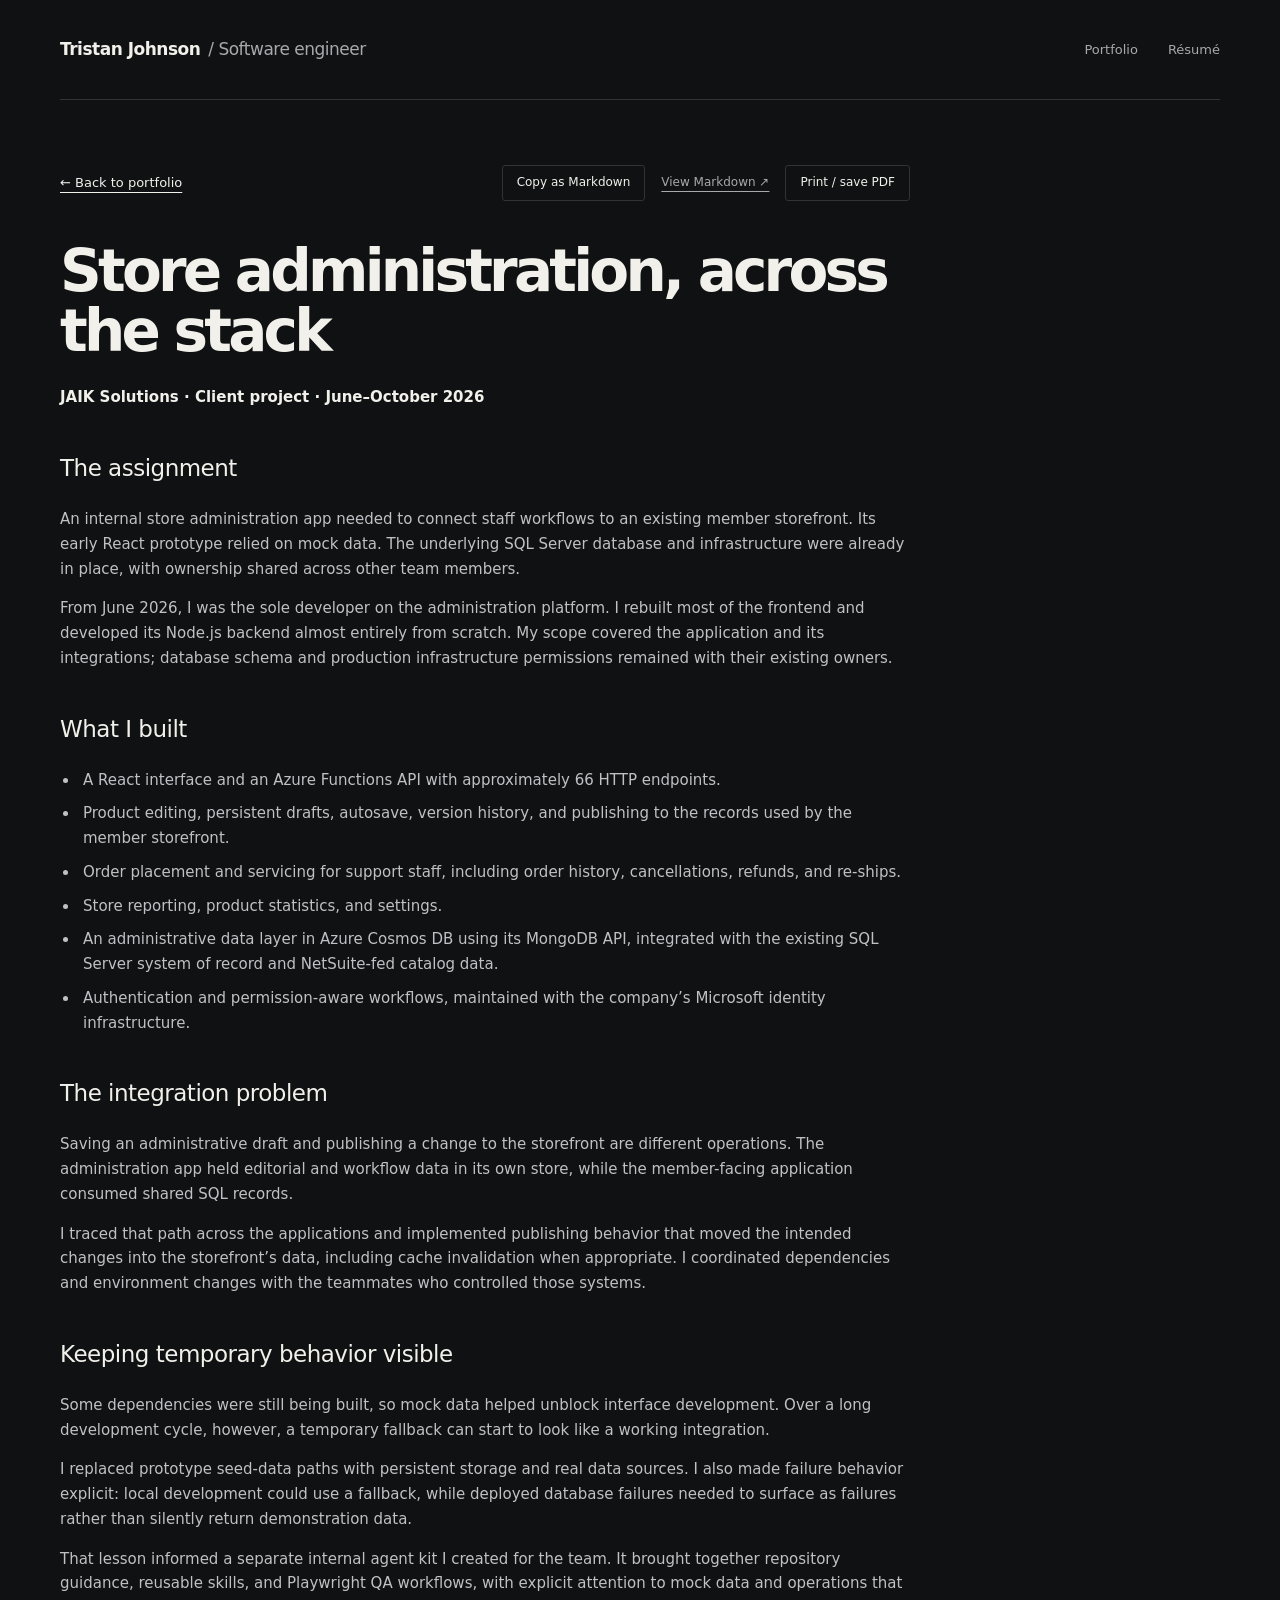
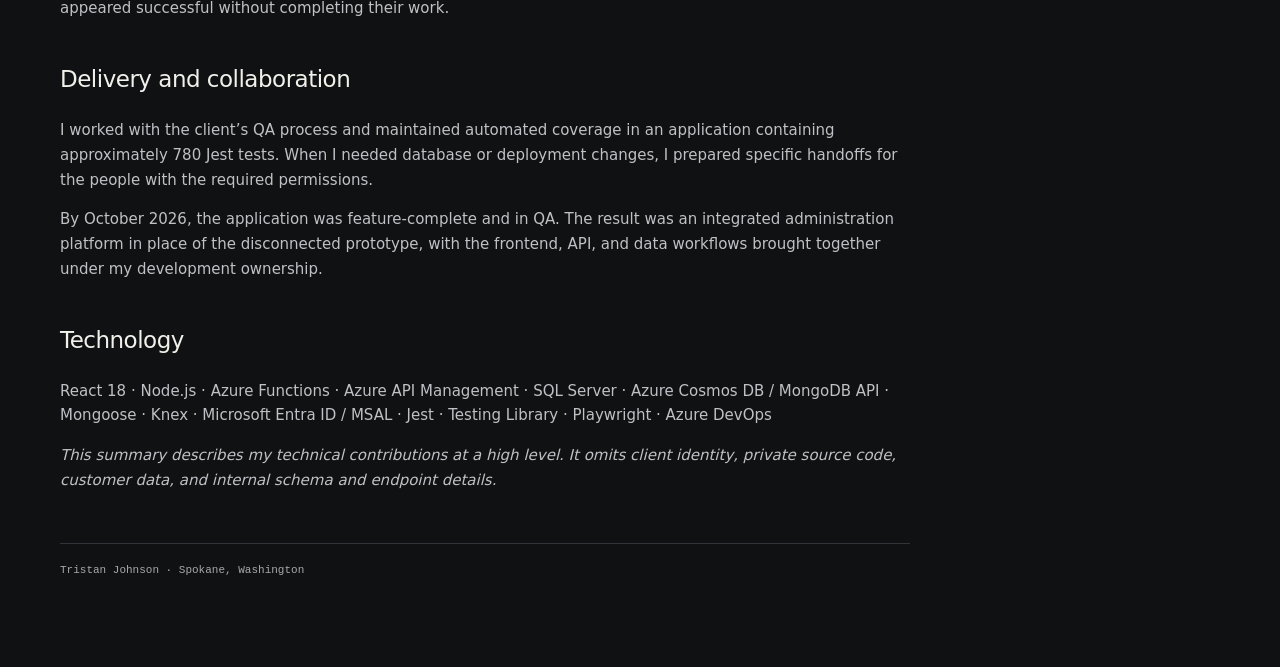
==== case-study.html @ 9b39b13c "Create Tristan Johnson portfolio and application documents" ====
<!doctype html>
<html lang="en"><head><meta charset="utf-8"><meta name="viewport" content="width=device-width, initial-scale=1"><meta name="theme-color" content="#101112"><title>Store administration — Tristan Johnson</title><link rel="stylesheet" href="assets/styles.css"></head>
<body><a class="skip" href="#main">Skip to content</a><div class="wrap"><header class="nav"><a class="brand" href="index.html">Tristan Johnson<span>/ Software engineer</span></a><nav class="nav-links" aria-label="Main navigation"><a href="index.html#work">Portfolio</a><a href="resume.html">Résumé</a></nav></header><main class="doc" id="main"><div class="doc-bar"><a href="index.html">← Back to portfolio</a><div class="copy-tools"><button class="print-button" type="button" data-copy-markdown>Copy as Markdown</button><a href="case-study.md">View Markdown ↗</a><button class="print-button" type="button" onclick="window.print()">Print / save PDF</button></div></div><h1>Store administration, across the stack</h1>
<p><strong>JAIK Solutions · Client project · June–October 2026</strong></p>
<h2>The assignment</h2>
<p>An internal store administration app needed to connect staff workflows to an existing member storefront. Its early React prototype relied on mock data. The underlying SQL Server database and infrastructure were already in place, with ownership shared across other team members.</p>
<p>From June 2026, I was the sole developer on the administration platform. I rebuilt most of the frontend and developed its Node.js backend almost entirely from scratch. My scope covered the application and its integrations; database schema and production infrastructure permissions remained with their existing owners.</p>
<h2>What I built</h2>
<ul>
<li>A React interface and an Azure Functions API with approximately 66 HTTP endpoints.</li>
<li>Product editing, persistent drafts, autosave, version history, and publishing to the records used by the member storefront.</li>
<li>Order placement and servicing for support staff, including order history, cancellations, refunds, and re-ships.</li>
<li>Store reporting, product statistics, and settings.</li>
<li>An administrative data layer in Azure Cosmos DB using its MongoDB API, integrated with the existing SQL Server system of record and NetSuite-fed catalog data.</li>
<li>Authentication and permission-aware workflows, maintained with the company’s Microsoft identity infrastructure.</li>
</ul>
<h2>The integration problem</h2>
<p>Saving an administrative draft and publishing a change to the storefront are different operations. The administration app held editorial and workflow data in its own store, while the member-facing application consumed shared SQL records.</p>
<p>I traced that path across the applications and implemented publishing behavior that moved the intended changes into the storefront’s data, including cache invalidation when appropriate. I coordinated dependencies and environment changes with the teammates who controlled those systems.</p>
<h2>Keeping temporary behavior visible</h2>
<p>Some dependencies were still being built, so mock data helped unblock interface development. Over a long development cycle, however, a temporary fallback can start to look like a working integration.</p>
<p>I replaced prototype seed-data paths with persistent storage and real data sources. I also made failure behavior explicit: local development could use a fallback, while deployed database failures needed to surface as failures rather than silently return demonstration data.</p>
<p>That lesson informed a separate internal agent kit I created for the team. It brought together repository guidance, reusable skills, and Playwright QA workflows, with explicit attention to mock data and operations that appeared successful without completing their work.</p>
<h2>Delivery and collaboration</h2>
<p>I worked with the client’s QA process and maintained automated coverage in an application containing approximately 780 Jest tests. When I needed database or deployment changes, I prepared specific handoffs for the people with the required permissions.</p>
<p>By October 2026, the application was feature-complete and in QA. The result was an integrated administration platform in place of the disconnected prototype, with the frontend, API, and data workflows brought together under my development ownership.</p>
<h2>Technology</h2>
<p>React 18 · Node.js · Azure Functions · Azure API Management · SQL Server · Azure Cosmos DB / MongoDB API · Mongoose · Knex · Microsoft Entra ID / MSAL · Jest · Testing Library · Playwright · Azure DevOps</p>
<p><em>This summary describes my technical contributions at a high level. It omits client identity, private source code, customer data, and internal schema and endpoint details.</em></p><footer class="doc-footer">Tristan Johnson · Spokane, Washington</footer></main></div><script id="markdown-source" type="application/json">"# Store administration, across the stack\n\n**JAIK Solutions \u00b7 Client project \u00b7 June\u2013October 2026**\n\n## The assignment\n\nAn internal store administration app needed to connect staff workflows to an existing member storefront. Its early React prototype relied on mock data. The underlying SQL Server database and infrastructure were already in place, with ownership shared across other team members.\n\nFrom June 2026, I was the sole developer on the administration platform. I rebuilt most of the frontend and developed its Node.js backend almost entirely from scratch. My scope covered the application and its integrations; database schema and production infrastructure permissions remained with their existing owners.\n\n## What I built\n\n- A React interface and an Azure Functions API with approximately 66 HTTP endpoints.\n- Product editing, persistent drafts, autosave, version history, and publishing to the records used by the member storefront.\n- Order placement and servicing for support staff, including order history, cancellations, refunds, and re-ships.\n- Store reporting, product statistics, and settings.\n- An administrative data layer in Azure Cosmos DB using its MongoDB API, integrated with the existing SQL Server system of record and NetSuite-fed catalog data.\n- Authentication and permission-aware workflows, maintained with the company\u2019s Microsoft identity infrastructure.\n\n## The integration problem\n\nSaving an administrative draft and publishing a change to the storefront are different operations. The administration app held editorial and workflow data in its own store, while the member-facing application consumed shared SQL records.\n\nI traced that path across the applications and implemented publishing behavior that moved the intended changes into the storefront\u2019s data, including cache invalidation when appropriate. I coordinated dependencies and environment changes with the teammates who controlled those systems.\n\n## Keeping temporary behavior visible\n\nSome dependencies were still being built, so mock data helped unblock interface development. Over a long development cycle, however, a temporary fallback can start to look like a working integration.\n\nI replaced prototype seed-data paths with persistent storage and real data sources. I also made failure behavior explicit: local development could use a fallback, while deployed database failures needed to surface as failures rather than silently return demonstration data.\n\nThat lesson informed a separate internal agent kit I created for the team. It brought together repository guidance, reusable skills, and Playwright QA workflows, with explicit attention to mock data and operations that appeared successful without completing their work.\n\n## Delivery and collaboration\n\nI worked with the client\u2019s QA process and maintained automated coverage in an application containing approximately 780 Jest tests. When I needed database or deployment changes, I prepared specific handoffs for the people with the required permissions.\n\nBy October 2026, the application was feature-complete and in QA. The result was an integrated administration platform in place of the disconnected prototype, with the frontend, API, and data workflows brought together under my development ownership.\n\n## Technology\n\nReact 18 \u00b7 Node.js \u00b7 Azure Functions \u00b7 Azure API Management \u00b7 SQL Server \u00b7 Azure Cosmos DB / MongoDB API \u00b7 Mongoose \u00b7 Knex \u00b7 Microsoft Entra ID / MSAL \u00b7 Jest \u00b7 Testing Library \u00b7 Playwright \u00b7 Azure DevOps\n\n*This summary describes my technical contributions at a high level. It omits client identity, private source code, customer data, and internal schema and endpoint details.*\n"</script><script src="assets/copy-markdown.js" defer></script></body></html>
---- assets/styles.css ----
:root{color-scheme:dark;--bg:#101112;--surface:#181a1c;--surface2:#202326;--ink:#f1f0eb;--muted:#a6a9ad;--line:#303337;--accent:#a9c4ff;--warm:#e6b990;--max:1160px}*{box-sizing:border-box}html{scroll-behavior:smooth;scroll-padding-top:30px}body{margin:0;background:var(--bg);color:var(--ink);font-family:Inter,ui-sans-serif,system-ui,-apple-system,BlinkMacSystemFont,"Segoe UI",sans-serif;font-size:16px;line-height:1.65;-webkit-font-smoothing:antialiased}a{color:inherit;text-underline-offset:5px}a:hover{color:var(--accent)}a:focus-visible,button:focus-visible{outline:2px solid var(--accent);outline-offset:6px}button{font:inherit}::selection{background:#a9c4ff;color:#101112}.wrap{width:min(var(--max),calc(100% - 80px));margin-inline:auto}.skip{position:fixed;top:-80px;left:20px;background:var(--ink);color:var(--bg);padding:10px;z-index:10}.skip:focus{top:15px}.nav{display:flex;align-items:center;justify-content:space-between;gap:24px;min-height:100px;border-bottom:1px solid var(--line)}.brand{text-decoration:none;font-size:17px;font-weight:650;letter-spacing:-.5px}.brand span{color:var(--muted);font-weight:400;margin-left:8px}.nav-links{display:flex;gap:30px;font-size:13px}.nav-links a{text-decoration:none;color:var(--muted)}.nav-links a:hover{color:var(--ink)}.eyebrow,.label,.mono{font-family:ui-monospace,SFMono-Regular,Consolas,monospace;font-size:11px;letter-spacing:.11em;text-transform:uppercase}.eyebrow{color:var(--accent);margin:0 0 26px}.hero{padding:95px 0 65px;display:grid;grid-template-columns:1fr 290px;gap:65px;align-items:end}h1,h2,h3,p{margin-top:0}h1{font-size:clamp(52px,7.2vw,91px);line-height:1.04;letter-spacing:-.065em;font-weight:550;margin-bottom:30px}h1 span{color:var(--muted)}.hero-copy{max-width:610px;font-size:18px;color:#b8bbbe;line-height:1.75;margin-bottom:28px}.hero-copy strong{color:var(--ink);font-weight:500}.button{display:inline-flex;align-items:center;justify-content:center;gap:25px;min-height:48px;padding:11px 20px;background:var(--ink);color:#121416;text-decoration:none;border:1px solid var(--ink);border-radius:3px;font-size:13px;font-weight:600}.button:hover{background:var(--accent);border-color:var(--accent);color:#101112}.button.secondary{background:transparent;color:var(--ink);border-color:var(--line)}.actions{display:flex;align-items:center;gap:12px;flex-wrap:wrap}.hero-aside{border-top:1px solid var(--line);padding-top:20px;margin-bottom:5px}.hero-aside p{font-size:13px;color:var(--muted);margin:10px 0}.hero-aside .label{color:var(--ink)}.availability{display:flex;gap:9px;align-items:center}.dot{width:6px;height:6px;border-radius:50%;background:var(--warm);flex-shrink:0}.capabilities{display:flex;justify-content:space-between;gap:15px;padding:24px 0;border-block:1px solid var(--line);color:var(--muted);font-size:12px}.section{padding-top:90px}.section-head{display:flex;justify-content:space-between;gap:30px;align-items:baseline;margin-bottom:30px}.section-head h2{font-size:29px;font-weight:500;letter-spacing:-1px;margin:0}.section-head .label{color:var(--muted)}.case{display:grid;grid-template-columns:1.08fr 1fr;background:var(--surface);border:1px solid var(--line);border-radius:5px;overflow:hidden}.case-copy{padding:42px}.label{color:var(--muted);margin-bottom:18px;display:block}.case h3,.feature h3{font-size:31px;line-height:1.22;font-weight:500;letter-spacing:-1px;margin-bottom:19px}.case-copy p,.feature-copy p,.project p,.about p{color:var(--muted);font-size:14px}.tags{display:flex;flex-wrap:wrap;gap:7px;margin:23px 0}.tags span{border:1px solid var(--line);border-radius:3px;padding:3px 8px;font:11px/1.7 ui-monospace,monospace;color:#bfc3c9}.text-link{font-size:13px;text-decoration:none;color:var(--accent);display:inline-flex;gap:22px;align-items:center}.case-visual{background:#14171b;padding:40px;display:flex;flex-direction:column;justify-content:center;border-left:1px solid var(--line)}.diagram-head{display:flex;justify-content:space-between;color:var(--muted);font:10px ui-monospace,monospace;letter-spacing:.07em;text-transform:uppercase;margin-bottom:25px}.architecture{display:flex;flex-direction:column;align-items:center}.node{width:100%;padding:15px 18px;border:1px solid #3e4757;background:#1a2029;border-radius:4px}.node strong{display:block;font-size:13px;font-weight:500}.node span{font:10px ui-monospace,monospace;color:#9aa9c1}.connector{height:25px;width:1px;background:#53637d;position:relative}.connector:after{content:'';position:absolute;bottom:0;left:-3px;width:6px;height:6px;border-right:1px solid #7187aa;border-bottom:1px solid #7187aa;transform:rotate(45deg)}.data-nodes{display:grid;grid-template-columns:1fr 1fr;gap:12px;width:100%}.diagram-caption{margin:24px 0 0!important;font:10px/1.7 ui-monospace,monospace!important;color:#7e8b9e!important}.metrics{display:grid;grid-template-columns:repeat(3,1fr);border:1px solid var(--line);border-top:0;border-radius:0 0 4px 4px}.metric{padding:24px 30px;border-right:1px solid var(--line)}.metric:last-child{border:0}.metric strong{font-size:27px;font-weight:450;letter-spacing:-1px;display:block;line-height:1.2}.metric span{font-size:11px;color:var(--muted)}.agent-row{margin-top:22px;display:grid;grid-template-columns:180px 1fr auto;gap:30px;padding:28px 0;border-bottom:1px solid var(--line);align-items:start}.agent-row h3{font-size:16px;font-weight:500;line-height:1.4;margin:0}.agent-row p{font-size:13px;color:var(--muted);max-width:650px;margin:0}.feature{display:grid;grid-template-columns:1.2fr 1fr;border:1px solid var(--line);border-radius:5px;overflow:hidden;background:var(--surface)}.feature-art{position:relative;min-height:370px;background:#171b19;overflow:hidden;display:flex;align-items:center;justify-content:center}.feature-art:before{content:'';position:absolute;inset:0;background-image:linear-gradient(#667c6310 1px,transparent 1px),linear-gradient(90deg,#667c6310 1px,transparent 1px);background-size:32px 32px;mask-image:radial-gradient(ellipse,black,transparent 90%)}.feature-art svg{width:90%;max-width:510px;height:auto;position:relative}.art-label{position:absolute;left:24px;bottom:22px;font:9px/1.7 ui-monospace,monospace;color:#91a091;text-transform:uppercase;letter-spacing:.08em}.art-id{position:absolute;top:23px;left:24px;font:10px ui-monospace,monospace;color:#81917f}.feature-copy{padding:40px;align-self:center}.capture-note{font:11px/1.7 ui-monospace,monospace!important;color:#9a998d!important;border-top:1px solid var(--line);padding-top:17px;margin-bottom:0}.project-grid{display:grid;grid-template-columns:repeat(3,1fr);gap:26px;margin-top:32px}.project{border-top:1px solid var(--line);padding-top:23px}.project .number{font:11px ui-monospace,monospace;color:#747b86;margin-bottom:20px;display:block}.project h3{font-size:19px;font-weight:500;letter-spacing:-.5px;margin-bottom:10px}.project p{font-size:13px}.project .tags{margin:16px 0}.about{display:grid;grid-template-columns:1fr 1.5fr;gap:80px;padding:80px 0;border-top:1px solid var(--line);margin-top:85px}.about h2{font-size:30px;font-weight:500;letter-spacing:-1px;line-height:1.3}.about p{font-size:15px}.about .label{margin-bottom:17px}.footer{padding:25px 0 40px;border-top:1px solid var(--line);display:flex;justify-content:space-between;gap:20px;font-size:11px;color:var(--muted)}.doc{max-width:850px;padding:65px 0 90px}.doc h1{font-size:58px;margin-bottom:24px}.doc h2{font-size:23px;font-weight:500;letter-spacing:-.5px;margin-top:40px}.doc h3{font-size:17px;margin-top:28px;font-weight:550}.doc p,.doc li{color:#bec1c5;font-size:15px}.doc li{padding-left:4px;margin-bottom:9px}.doc ul{padding-left:19px}.doc strong{color:var(--ink);font-weight:550}.doc .doc-meta{color:var(--muted);font-size:13px;margin-bottom:35px}.doc-bar{display:flex;justify-content:space-between;gap:20px;align-items:center;margin-bottom:40px}.doc-bar a{font-size:13px}.print-button{background:transparent;border:1px solid var(--line);border-radius:3px;color:var(--ink);padding:7px 14px;cursor:pointer;font-size:12px}.draft-note{border-left:2px solid var(--warm);padding:12px 20px;background:var(--surface);font-size:12px!important;color:var(--muted)!important;margin-bottom:35px}.doc-footer{margin-top:50px;padding-top:20px;border-top:1px solid var(--line);font:11px ui-monospace,monospace;color:var(--muted)}@media(min-width:1440px){.hero{padding-top:115px}}@media(max-width:900px){.hero{grid-template-columns:1fr;gap:30px;padding-top:65px}.hero-aside{max-width:none;display:flex;gap:30px;flex-wrap:wrap}.hero-aside p{margin:0}.case,.feature{grid-template-columns:1fr}.case-visual{border-left:0;border-top:1px solid var(--line)}.architecture{max-width:500px;width:100%;margin:auto}.feature-art{min-height:330px}.project-grid{grid-template-columns:1fr}.project{display:grid;grid-template-columns:35px 1fr;gap:0 18px}.project> :not(.number){grid-column:2}.project .number{grid-row:1/5}.about{gap:35px}.capabilities{flex-wrap:wrap;justify-content:flex-start;gap:12px 25px}.agent-row{grid-template-columns:1fr 2fr}.agent-row .label{display:none}}@media(max-width:560px){.wrap{width:calc(100% - 40px)}.nav{min-height:80px}.brand span{display:none}.nav-links{gap:19px;font-size:12px}.nav-links .desktop{display:none}.hero{padding:52px 0 38px}h1{font-size:54px}.hero-copy{font-size:16px}.hero-aside{display:block}.hero-aside p{margin:8px 0}.section{padding-top:57px}.section-head{align-items:start;gap:15px}.section-head h2{font-size:25px}.section-head .label{font-size:9px;text-align:right;max-width:100px}.case-copy,.feature-copy{padding:27px}.case h3,.feature h3{font-size:28px}.case-visual{padding:25px}.metrics{grid-template-columns:1fr}.metric{display:flex;gap:18px;align-items:center;padding:17px 25px;border-right:0;border-bottom:1px solid var(--line)}.metric strong{min-width:85px;font-size:24px}.agent-row{grid-template-columns:1fr;gap:10px}.feature-art{min-height:290px}.about{grid-template-columns:1fr;gap:15px;margin-top:55px;padding:48px 0}.footer{flex-direction:column;gap:8px}.doc{padding-top:35px}.doc h1{font-size:42px}.doc-bar{margin-bottom:30px}}@media(prefers-reduced-motion:reduce){html{scroll-behavior:auto}}@media print{@page{margin:15mm}.nav,.doc-bar,.draft-note,.footer{display:none}.wrap{width:100%}.doc{max-width:none;padding:0}.doc h1{font-size:30px}.doc h2{font-size:17px;margin-top:20px;break-after:avoid}.doc h3{font-size:13px;break-after:avoid}.doc p,.doc li{font-size:10px;line-height:1.45}.doc li{margin-bottom:5px}body{-webkit-print-color-adjust:exact;print-color-adjust:exact}.doc-footer{font-size:9px}}
.copy-tools{display:flex;align-items:center;gap:16px;flex-wrap:wrap}.copy-tools a{font-size:12px;color:var(--muted)}.portfolio-tools{padding:17px 0;justify-content:flex-end;border-bottom:1px solid var(--line)}.contact-links{display:flex;gap:20px;flex-wrap:wrap;margin-top:24px;font-size:13px;color:var(--accent)}.education-line{font-size:13px!important;color:var(--ink)!important}@media(max-width:560px){.portfolio-tools{justify-content:flex-start}.doc-bar{flex-wrap:wrap}.contact-links{gap:12px}}@media print{.copy-tools{display:none}}
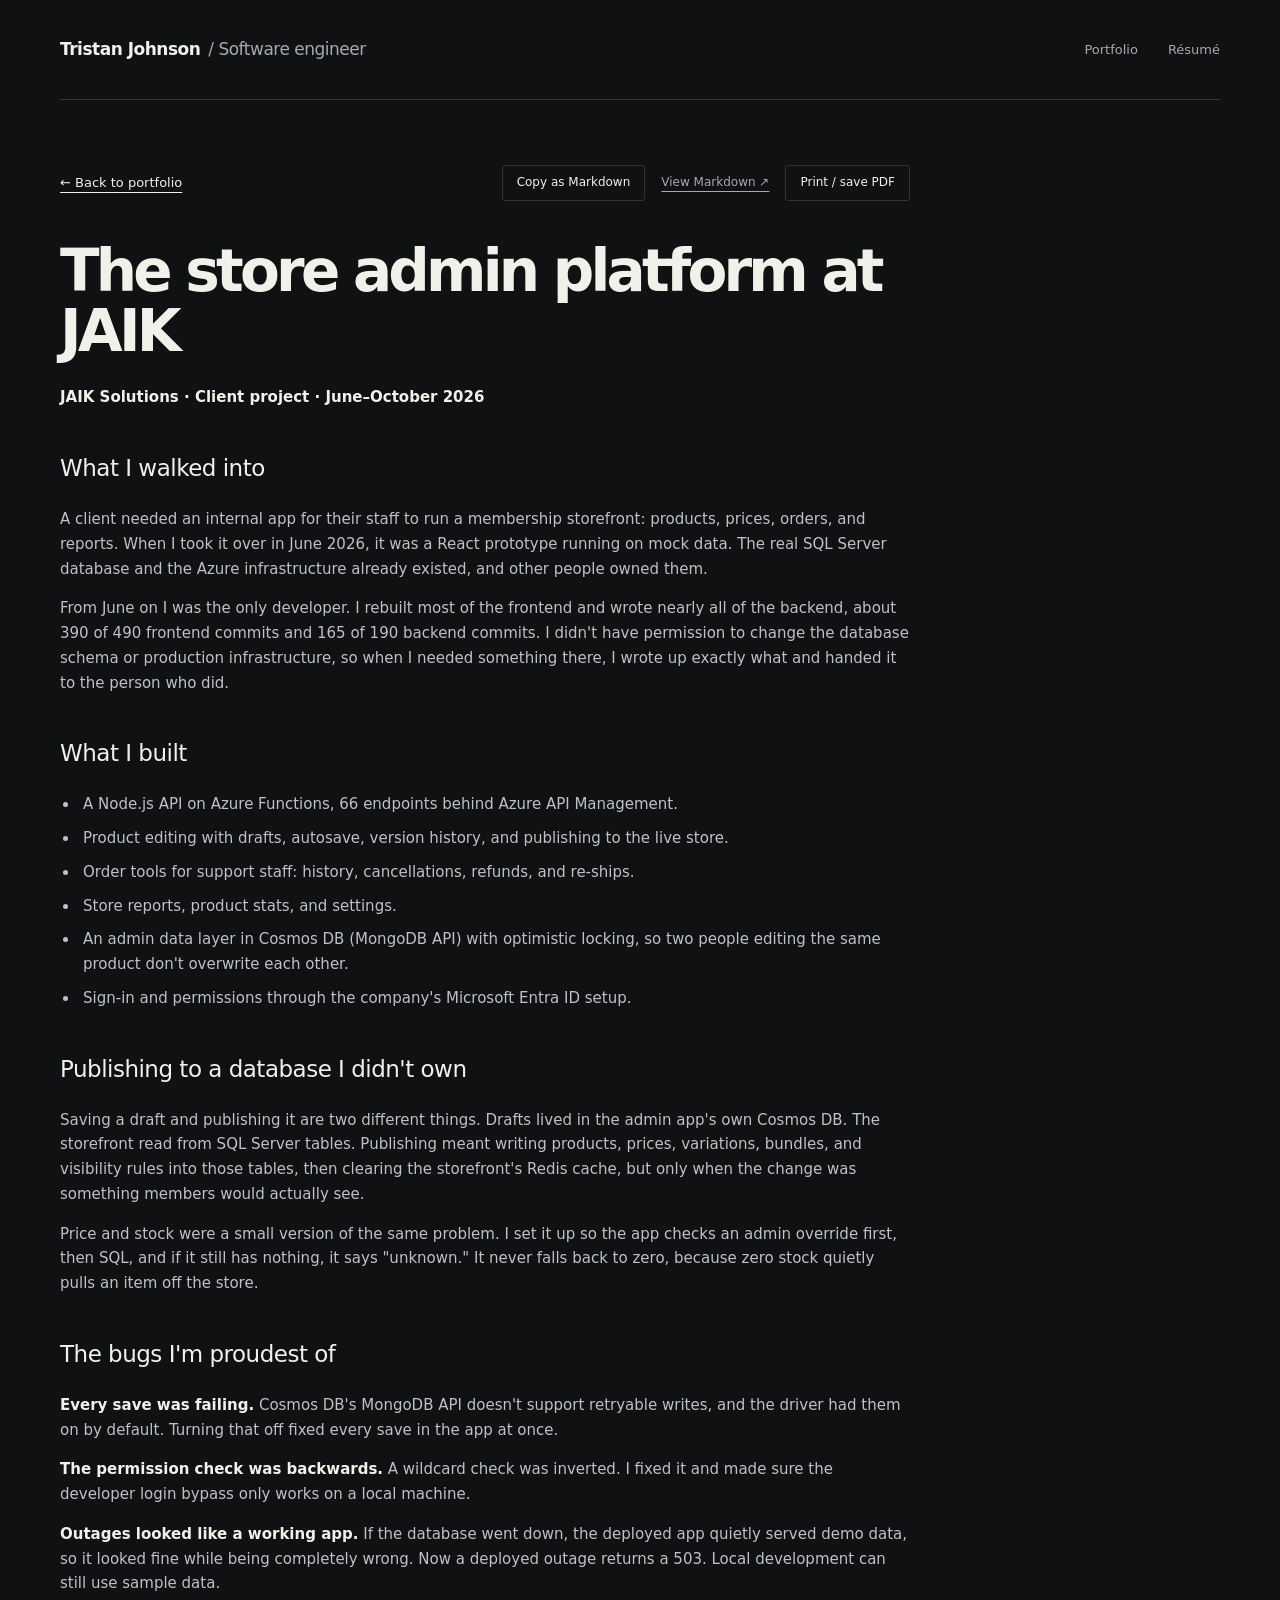
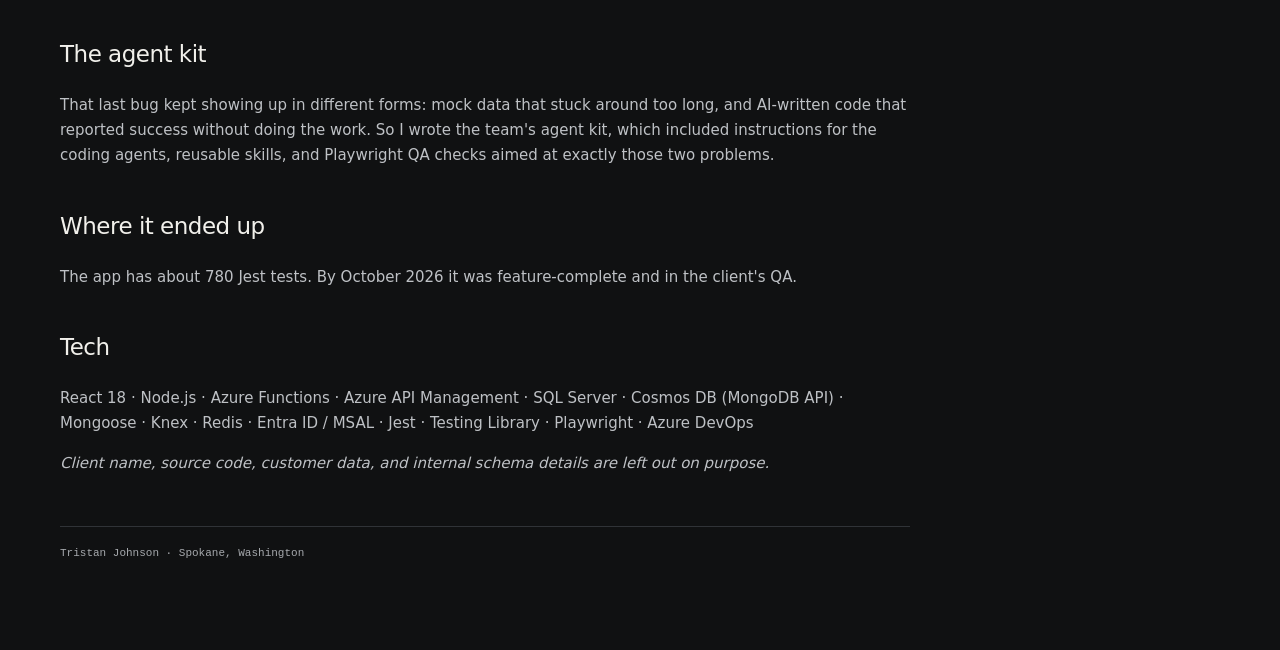
==== commit ac0ac3c7: "Rewrite portfolio in plain language and add Mended Strands captures Co-Authored-By: Claude Opus 5.5 " ====
--- a/case-study.html
+++ b/case-study.html
@@ -1,29 +1,30 @@
 <!doctype html>
-<html lang="en"><head><meta charset="utf-8"><meta name="viewport" content="width=device-width, initial-scale=1"><meta name="theme-color" content="#101112"><title>Store administration — Tristan Johnson</title><link rel="stylesheet" href="assets/styles.css"></head>
-<body><a class="skip" href="#main">Skip to content</a><div class="wrap"><header class="nav"><a class="brand" href="index.html">Tristan Johnson<span>/ Software engineer</span></a><nav class="nav-links" aria-label="Main navigation"><a href="index.html#work">Portfolio</a><a href="resume.html">Résumé</a></nav></header><main class="doc" id="main"><div class="doc-bar"><a href="index.html">← Back to portfolio</a><div class="copy-tools"><button class="print-button" type="button" data-copy-markdown>Copy as Markdown</button><a href="case-study.md">View Markdown ↗</a><button class="print-button" type="button" onclick="window.print()">Print / save PDF</button></div></div><h1>Store administration, across the stack</h1>
+<html lang="en"><head><meta charset="utf-8"><meta name="viewport" content="width=device-width, initial-scale=1"><meta name="theme-color" content="#101112"><title>Store administration — Tristan Johnson</title><link rel="stylesheet" href="assets/styles.css?v=5cecab1a8053"></head>
+<body><a class="skip" href="#main">Skip to content</a><div class="wrap"><header class="nav"><a class="brand" href="index.html">Tristan Johnson<span>/ Software engineer</span></a><nav class="nav-links" aria-label="Main navigation"><a href="index.html#work">Portfolio</a><a href="resume.html">Résumé</a></nav></header><main class="doc" id="main"><div class="doc-bar"><a href="index.html">← Back to portfolio</a><div class="copy-tools"><button class="print-button" type="button" data-copy-markdown>Copy as Markdown</button><a href="case-study.md">View Markdown ↗</a><button class="print-button" type="button" onclick="window.print()">Print / save PDF</button></div></div><h1 id="the-store-admin-platform-at-jaik">The store admin platform at JAIK</h1>
 <p><strong>JAIK Solutions · Client project · June–October 2026</strong></p>
-<h2>The assignment</h2>
-<p>An internal store administration app needed to connect staff workflows to an existing member storefront. Its early React prototype relied on mock data. The underlying SQL Server database and infrastructure were already in place, with ownership shared across other team members.</p>
-<p>From June 2026, I was the sole developer on the administration platform. I rebuilt most of the frontend and developed its Node.js backend almost entirely from scratch. My scope covered the application and its integrations; database schema and production infrastructure permissions remained with their existing owners.</p>
-<h2>What I built</h2>
+<h2 id="what-i-walked-into">What I walked into</h2>
+<p>A client needed an internal app for their staff to run a membership storefront: products, prices, orders, and reports. When I took it over in June 2026, it was a React prototype running on mock data. The real SQL Server database and the Azure infrastructure already existed, and other people owned them.</p>
+<p>From June on I was the only developer. I rebuilt most of the frontend and wrote nearly all of the backend, about 390 of 490 frontend commits and 165 of 190 backend commits. I didn&#x27;t have permission to change the database schema or production infrastructure, so when I needed something there, I wrote up exactly what and handed it to the person who did.</p>
+<h2 id="what-i-built">What I built</h2>
 <ul>
-<li>A React interface and an Azure Functions API with approximately 66 HTTP endpoints.</li>
-<li>Product editing, persistent drafts, autosave, version history, and publishing to the records used by the member storefront.</li>
-<li>Order placement and servicing for support staff, including order history, cancellations, refunds, and re-ships.</li>
-<li>Store reporting, product statistics, and settings.</li>
-<li>An administrative data layer in Azure Cosmos DB using its MongoDB API, integrated with the existing SQL Server system of record and NetSuite-fed catalog data.</li>
-<li>Authentication and permission-aware workflows, maintained with the company’s Microsoft identity infrastructure.</li>
+<li>A Node.js API on Azure Functions, 66 endpoints behind Azure API Management.</li>
+<li>Product editing with drafts, autosave, version history, and publishing to the live store.</li>
+<li>Order tools for support staff: history, cancellations, refunds, and re-ships.</li>
+<li>Store reports, product stats, and settings.</li>
+<li>An admin data layer in Cosmos DB (MongoDB API) with optimistic locking, so two people editing the same product don&#x27;t overwrite each other.</li>
+<li>Sign-in and permissions through the company&#x27;s Microsoft Entra ID setup.</li>
 </ul>
-<h2>The integration problem</h2>
-<p>Saving an administrative draft and publishing a change to the storefront are different operations. The administration app held editorial and workflow data in its own store, while the member-facing application consumed shared SQL records.</p>
-<p>I traced that path across the applications and implemented publishing behavior that moved the intended changes into the storefront’s data, including cache invalidation when appropriate. I coordinated dependencies and environment changes with the teammates who controlled those systems.</p>
-<h2>Keeping temporary behavior visible</h2>
-<p>Some dependencies were still being built, so mock data helped unblock interface development. Over a long development cycle, however, a temporary fallback can start to look like a working integration.</p>
-<p>I replaced prototype seed-data paths with persistent storage and real data sources. I also made failure behavior explicit: local development could use a fallback, while deployed database failures needed to surface as failures rather than silently return demonstration data.</p>
-<p>That lesson informed a separate internal agent kit I created for the team. It brought together repository guidance, reusable skills, and Playwright QA workflows, with explicit attention to mock data and operations that appeared successful without completing their work.</p>
-<h2>Delivery and collaboration</h2>
-<p>I worked with the client’s QA process and maintained automated coverage in an application containing approximately 780 Jest tests. When I needed database or deployment changes, I prepared specific handoffs for the people with the required permissions.</p>
-<p>By October 2026, the application was feature-complete and in QA. The result was an integrated administration platform in place of the disconnected prototype, with the frontend, API, and data workflows brought together under my development ownership.</p>
-<h2>Technology</h2>
-<p>React 18 · Node.js · Azure Functions · Azure API Management · SQL Server · Azure Cosmos DB / MongoDB API · Mongoose · Knex · Microsoft Entra ID / MSAL · Jest · Testing Library · Playwright · Azure DevOps</p>
-<p><em>This summary describes my technical contributions at a high level. It omits client identity, private source code, customer data, and internal schema and endpoint details.</em></p><footer class="doc-footer">Tristan Johnson · Spokane, Washington</footer></main></div><script id="markdown-source" type="application/json">"# Store administration, across the stack\n\n**JAIK Solutions \u00b7 Client project \u00b7 June\u2013October 2026**\n\n## The assignment\n\nAn internal store administration app needed to connect staff workflows to an existing member storefront. Its early React prototype relied on mock data. The underlying SQL Server database and infrastructure were already in place, with ownership shared across other team members.\n\nFrom June 2026, I was the sole developer on the administration platform. I rebuilt most of the frontend and developed its Node.js backend almost entirely from scratch. My scope covered the application and its integrations; database schema and production infrastructure permissions remained with their existing owners.\n\n## What I built\n\n- A React interface and an Azure Functions API with approximately 66 HTTP endpoints.\n- Product editing, persistent drafts, autosave, version history, and publishing to the records used by the member storefront.\n- Order placement and servicing for support staff, including order history, cancellations, refunds, and re-ships.\n- Store reporting, product statistics, and settings.\n- An administrative data layer in Azure Cosmos DB using its MongoDB API, integrated with the existing SQL Server system of record and NetSuite-fed catalog data.\n- Authentication and permission-aware workflows, maintained with the company\u2019s Microsoft identity infrastructure.\n\n## The integration problem\n\nSaving an administrative draft and publishing a change to the storefront are different operations. The administration app held editorial and workflow data in its own store, while the member-facing application consumed shared SQL records.\n\nI traced that path across the applications and implemented publishing behavior that moved the intended changes into the storefront\u2019s data, including cache invalidation when appropriate. I coordinated dependencies and environment changes with the teammates who controlled those systems.\n\n## Keeping temporary behavior visible\n\nSome dependencies were still being built, so mock data helped unblock interface development. Over a long development cycle, however, a temporary fallback can start to look like a working integration.\n\nI replaced prototype seed-data paths with persistent storage and real data sources. I also made failure behavior explicit: local development could use a fallback, while deployed database failures needed to surface as failures rather than silently return demonstration data.\n\nThat lesson informed a separate internal agent kit I created for the team. It brought together repository guidance, reusable skills, and Playwright QA workflows, with explicit attention to mock data and operations that appeared successful without completing their work.\n\n## Delivery and collaboration\n\nI worked with the client\u2019s QA process and maintained automated coverage in an application containing approximately 780 Jest tests. When I needed database or deployment changes, I prepared specific handoffs for the people with the required permissions.\n\nBy October 2026, the application was feature-complete and in QA. The result was an integrated administration platform in place of the disconnected prototype, with the frontend, API, and data workflows brought together under my development ownership.\n\n## Technology\n\nReact 18 \u00b7 Node.js \u00b7 Azure Functions \u00b7 Azure API Management \u00b7 SQL Server \u00b7 Azure Cosmos DB / MongoDB API \u00b7 Mongoose \u00b7 Knex \u00b7 Microsoft Entra ID / MSAL \u00b7 Jest \u00b7 Testing Library \u00b7 Playwright \u00b7 Azure DevOps\n\n*This summary describes my technical contributions at a high level. It omits client identity, private source code, customer data, and internal schema and endpoint details.*\n"</script><script src="assets/copy-markdown.js" defer></script></body></html>+<h2 id="publishing-to-a-database-i-didnt-own">Publishing to a database I didn&#x27;t own</h2>
+<p>Saving a draft and publishing it are two different things. Drafts lived in the admin app&#x27;s own Cosmos DB. The storefront read from SQL Server tables. Publishing meant writing products, prices, variations, bundles, and visibility rules into those tables, then clearing the storefront&#x27;s Redis cache, but only when the change was something members would actually see.</p>
+<p>Price and stock were a small version of the same problem. I set it up so the app checks an admin override first, then SQL, and if it still has nothing, it says &quot;unknown.&quot; It never falls back to zero, because zero stock quietly pulls an item off the store.</p>
+<h2 id="the-bugs-im-proudest-of">The bugs I&#x27;m proudest of</h2>
+<p><strong>Every save was failing.</strong> Cosmos DB&#x27;s MongoDB API doesn&#x27;t support retryable writes, and the driver had them on by default. Turning that off fixed every save in the app at once.</p>
+<p><strong>The permission check was backwards.</strong> A wildcard check was inverted. I fixed it and made sure the developer login bypass only works on a local machine.</p>
+<p><strong>Outages looked like a working app.</strong> If the database went down, the deployed app quietly served demo data, so it looked fine while being completely wrong. Now a deployed outage returns a 503. Local development can still use sample data.</p>
+<h2 id="the-agent-kit">The agent kit</h2>
+<p>That last bug kept showing up in different forms: mock data that stuck around too long, and AI-written code that reported success without doing the work. So I wrote the team&#x27;s agent kit, which included instructions for the coding agents, reusable skills, and Playwright QA checks aimed at exactly those two problems.</p>
+<h2 id="where-it-ended-up">Where it ended up</h2>
+<p>The app has about 780 Jest tests. By October 2026 it was feature-complete and in the client&#x27;s QA.</p>
+<h2 id="tech">Tech</h2>
+<p>React 18 · Node.js · Azure Functions · Azure API Management · SQL Server · Cosmos DB (MongoDB API) · Mongoose · Knex · Redis · Entra ID / MSAL · Jest · Testing Library · Playwright · Azure DevOps</p>
+<p><em>Client name, source code, customer data, and internal schema details are left out on purpose.</em></p><footer class="doc-footer">Tristan Johnson · Spokane, Washington</footer></main></div><script id="markdown-source" type="application/json">"# The store admin platform at JAIK\n\n**JAIK Solutions \u00b7 Client project \u00b7 June\u2013October 2026**\n\n## What I walked into\n\nA client needed an internal app for their staff to run a membership storefront: products, prices, orders, and reports. When I took it over in June 2026, it was a React prototype running on mock data. The real SQL Server database and the Azure infrastructure already existed, and other people owned them.\n\nFrom June on I was the only developer. I rebuilt most of the frontend and wrote nearly all of the backend, about 390 of 490 frontend commits and 165 of 190 backend commits. I didn't have permission to change the database schema or production infrastructure, so when I needed something there, I wrote up exactly what and handed it to the person who did.\n\n## What I built\n\n- A Node.js API on Azure Functions, 66 endpoints behind Azure API Management.\n- Product editing with drafts, autosave, version history, and publishing to the live store.\n- Order tools for support staff: history, cancellations, refunds, and re-ships.\n- Store reports, product stats, and settings.\n- An admin data layer in Cosmos DB (MongoDB API) with optimistic locking, so two people editing the same product don't overwrite each other.\n- Sign-in and permissions through the company's Microsoft Entra ID setup.\n\n## Publishing to a database I didn't own\n\nSaving a draft and publishing it are two different things. Drafts lived in the admin app's own Cosmos DB. The storefront read from SQL Server tables. Publishing meant writing products, prices, variations, bundles, and visibility rules into those tables, then clearing the storefront's Redis cache, but only when the change was something members would actually see.\n\nPrice and stock were a small version of the same problem. I set it up so the app checks an admin override first, then SQL, and if it still has nothing, it says \"unknown.\" It never falls back to zero, because zero stock quietly pulls an item off the store.\n\n## The bugs I'm proudest of\n\n**Every save was failing.** Cosmos DB's MongoDB API doesn't support retryable writes, and the driver had them on by default. Turning that off fixed every save in the app at once.\n\n**The permission check was backwards.** A wildcard check was inverted. I fixed it and made sure the developer login bypass only works on a local machine.\n\n**Outages looked like a working app.** If the database went down, the deployed app quietly served demo data, so it looked fine while being completely wrong. Now a deployed outage returns a 503. Local development can still use sample data.\n\n## The agent kit\n\nThat last bug kept showing up in different forms: mock data that stuck around too long, and AI-written code that reported success without doing the work. So I wrote the team's agent kit, which included instructions for the coding agents, reusable skills, and Playwright QA checks aimed at exactly those two problems.\n\n## Where it ended up\n\nThe app has about 780 Jest tests. By October 2026 it was feature-complete and in the client's QA.\n\n## Tech\n\nReact 18 \u00b7 Node.js \u00b7 Azure Functions \u00b7 Azure API Management \u00b7 SQL Server \u00b7 Cosmos DB (MongoDB API) \u00b7 Mongoose \u00b7 Knex \u00b7 Redis \u00b7 Entra ID / MSAL \u00b7 Jest \u00b7 Testing Library \u00b7 Playwright \u00b7 Azure DevOps\n\n*Client name, source code, customer data, and internal schema details are left out on purpose.*\n"</script><script src="assets/copy-markdown.js?v=fa5943f77bb5" defer></script></body></html>
--- a/assets/styles.css
+++ b/assets/styles.css
@@ -1,2 +1,27 @@
 :root{color-scheme:dark;--bg:#101112;--surface:#181a1c;--surface2:#202326;--ink:#f1f0eb;--muted:#a6a9ad;--line:#303337;--accent:#a9c4ff;--warm:#e6b990;--max:1160px}*{box-sizing:border-box}html{scroll-behavior:smooth;scroll-padding-top:30px}body{margin:0;background:var(--bg);color:var(--ink);font-family:Inter,ui-sans-serif,system-ui,-apple-system,BlinkMacSystemFont,"Segoe UI",sans-serif;font-size:16px;line-height:1.65;-webkit-font-smoothing:antialiased}a{color:inherit;text-underline-offset:5px}a:hover{color:var(--accent)}a:focus-visible,button:focus-visible{outline:2px solid var(--accent);outline-offset:6px}button{font:inherit}::selection{background:#a9c4ff;color:#101112}.wrap{width:min(var(--max),calc(100% - 80px));margin-inline:auto}.skip{position:fixed;top:-80px;left:20px;background:var(--ink);color:var(--bg);padding:10px;z-index:10}.skip:focus{top:15px}.nav{display:flex;align-items:center;justify-content:space-between;gap:24px;min-height:100px;border-bottom:1px solid var(--line)}.brand{text-decoration:none;font-size:17px;font-weight:650;letter-spacing:-.5px}.brand span{color:var(--muted);font-weight:400;margin-left:8px}.nav-links{display:flex;gap:30px;font-size:13px}.nav-links a{text-decoration:none;color:var(--muted)}.nav-links a:hover{color:var(--ink)}.eyebrow,.label,.mono{font-family:ui-monospace,SFMono-Regular,Consolas,monospace;font-size:11px;letter-spacing:.11em;text-transform:uppercase}.eyebrow{color:var(--accent);margin:0 0 26px}.hero{padding:95px 0 65px;display:grid;grid-template-columns:1fr 290px;gap:65px;align-items:end}h1,h2,h3,p{margin-top:0}h1{font-size:clamp(52px,7.2vw,91px);line-height:1.04;letter-spacing:-.065em;font-weight:550;margin-bottom:30px}h1 span{color:var(--muted)}.hero-copy{max-width:610px;font-size:18px;color:#b8bbbe;line-height:1.75;margin-bottom:28px}.hero-copy strong{color:var(--ink);font-weight:500}.button{display:inline-flex;align-items:center;justify-content:center;gap:25px;min-height:48px;padding:11px 20px;background:var(--ink);color:#121416;text-decoration:none;border:1px solid var(--ink);border-radius:3px;font-size:13px;font-weight:600}.button:hover{background:var(--accent);border-color:var(--accent);color:#101112}.button.secondary{background:transparent;color:var(--ink);border-color:var(--line)}.actions{display:flex;align-items:center;gap:12px;flex-wrap:wrap}.hero-aside{border-top:1px solid var(--line);padding-top:20px;margin-bottom:5px}.hero-aside p{font-size:13px;color:var(--muted);margin:10px 0}.hero-aside .label{color:var(--ink)}.availability{display:flex;gap:9px;align-items:center}.dot{width:6px;height:6px;border-radius:50%;background:var(--warm);flex-shrink:0}.capabilities{display:flex;justify-content:space-between;gap:15px;padding:24px 0;border-block:1px solid var(--line);color:var(--muted);font-size:12px}.section{padding-top:90px}.section-head{display:flex;justify-content:space-between;gap:30px;align-items:baseline;margin-bottom:30px}.section-head h2{font-size:29px;font-weight:500;letter-spacing:-1px;margin:0}.section-head .label{color:var(--muted)}.case{display:grid;grid-template-columns:1.08fr 1fr;background:var(--surface);border:1px solid var(--line);border-radius:5px;overflow:hidden}.case-copy{padding:42px}.label{color:var(--muted);margin-bottom:18px;display:block}.case h3,.feature h3{font-size:31px;line-height:1.22;font-weight:500;letter-spacing:-1px;margin-bottom:19px}.case-copy p,.feature-copy p,.project p,.about p{color:var(--muted);font-size:14px}.tags{display:flex;flex-wrap:wrap;gap:7px;margin:23px 0}.tags span{border:1px solid var(--line);border-radius:3px;padding:3px 8px;font:11px/1.7 ui-monospace,monospace;color:#bfc3c9}.text-link{font-size:13px;text-decoration:none;color:var(--accent);display:inline-flex;gap:22px;align-items:center}.case-visual{background:#14171b;padding:40px;display:flex;flex-direction:column;justify-content:center;border-left:1px solid var(--line)}.diagram-head{display:flex;justify-content:space-between;color:var(--muted);font:10px ui-monospace,monospace;letter-spacing:.07em;text-transform:uppercase;margin-bottom:25px}.architecture{display:flex;flex-direction:column;align-items:center}.node{width:100%;padding:15px 18px;border:1px solid #3e4757;background:#1a2029;border-radius:4px}.node strong{display:block;font-size:13px;font-weight:500}.node span{font:10px ui-monospace,monospace;color:#9aa9c1}.connector{height:25px;width:1px;background:#53637d;position:relative}.connector:after{content:'';position:absolute;bottom:0;left:-3px;width:6px;height:6px;border-right:1px solid #7187aa;border-bottom:1px solid #7187aa;transform:rotate(45deg)}.data-nodes{display:grid;grid-template-columns:1fr 1fr;gap:12px;width:100%}.diagram-caption{margin:24px 0 0!important;font:10px/1.7 ui-monospace,monospace!important;color:#7e8b9e!important}.metrics{display:grid;grid-template-columns:repeat(3,1fr);border:1px solid var(--line);border-top:0;border-radius:0 0 4px 4px}.metric{padding:24px 30px;border-right:1px solid var(--line)}.metric:last-child{border:0}.metric strong{font-size:27px;font-weight:450;letter-spacing:-1px;display:block;line-height:1.2}.metric span{font-size:11px;color:var(--muted)}.agent-row{margin-top:22px;display:grid;grid-template-columns:180px 1fr auto;gap:30px;padding:28px 0;border-bottom:1px solid var(--line);align-items:start}.agent-row h3{font-size:16px;font-weight:500;line-height:1.4;margin:0}.agent-row p{font-size:13px;color:var(--muted);max-width:650px;margin:0}.feature{display:grid;grid-template-columns:1.2fr 1fr;border:1px solid var(--line);border-radius:5px;overflow:hidden;background:var(--surface)}.feature-art{position:relative;min-height:370px;background:#171b19;overflow:hidden;display:flex;align-items:center;justify-content:center}.feature-art:before{content:'';position:absolute;inset:0;background-image:linear-gradient(#667c6310 1px,transparent 1px),linear-gradient(90deg,#667c6310 1px,transparent 1px);background-size:32px 32px;mask-image:radial-gradient(ellipse,black,transparent 90%)}.feature-art svg{width:90%;max-width:510px;height:auto;position:relative}.art-label{position:absolute;left:24px;bottom:22px;font:9px/1.7 ui-monospace,monospace;color:#91a091;text-transform:uppercase;letter-spacing:.08em}.art-id{position:absolute;top:23px;left:24px;font:10px ui-monospace,monospace;color:#81917f}.feature-copy{padding:40px;align-self:center}.capture-note{font:11px/1.7 ui-monospace,monospace!important;color:#9a998d!important;border-top:1px solid var(--line);padding-top:17px;margin-bottom:0}.project-grid{display:grid;grid-template-columns:repeat(3,1fr);gap:26px;margin-top:32px}.project{border-top:1px solid var(--line);padding-top:23px}.project .number{font:11px ui-monospace,monospace;color:#747b86;margin-bottom:20px;display:block}.project h3{font-size:19px;font-weight:500;letter-spacing:-.5px;margin-bottom:10px}.project p{font-size:13px}.project .tags{margin:16px 0}.about{display:grid;grid-template-columns:1fr 1.5fr;gap:80px;padding:80px 0;border-top:1px solid var(--line);margin-top:85px}.about h2{font-size:30px;font-weight:500;letter-spacing:-1px;line-height:1.3}.about p{font-size:15px}.about .label{margin-bottom:17px}.footer{padding:25px 0 40px;border-top:1px solid var(--line);display:flex;justify-content:space-between;gap:20px;font-size:11px;color:var(--muted)}.doc{max-width:850px;padding:65px 0 90px}.doc h1{font-size:58px;margin-bottom:24px}.doc h2{font-size:23px;font-weight:500;letter-spacing:-.5px;margin-top:40px}.doc h3{font-size:17px;margin-top:28px;font-weight:550}.doc p,.doc li{color:#bec1c5;font-size:15px}.doc li{padding-left:4px;margin-bottom:9px}.doc ul{padding-left:19px}.doc strong{color:var(--ink);font-weight:550}.doc .doc-meta{color:var(--muted);font-size:13px;margin-bottom:35px}.doc-bar{display:flex;justify-content:space-between;gap:20px;align-items:center;margin-bottom:40px}.doc-bar a{font-size:13px}.print-button{background:transparent;border:1px solid var(--line);border-radius:3px;color:var(--ink);padding:7px 14px;cursor:pointer;font-size:12px}.draft-note{border-left:2px solid var(--warm);padding:12px 20px;background:var(--surface);font-size:12px!important;color:var(--muted)!important;margin-bottom:35px}.doc-footer{margin-top:50px;padding-top:20px;border-top:1px solid var(--line);font:11px ui-monospace,monospace;color:var(--muted)}@media(min-width:1440px){.hero{padding-top:115px}}@media(max-width:900px){.hero{grid-template-columns:1fr;gap:30px;padding-top:65px}.hero-aside{max-width:none;display:flex;gap:30px;flex-wrap:wrap}.hero-aside p{margin:0}.case,.feature{grid-template-columns:1fr}.case-visual{border-left:0;border-top:1px solid var(--line)}.architecture{max-width:500px;width:100%;margin:auto}.feature-art{min-height:330px}.project-grid{grid-template-columns:1fr}.project{display:grid;grid-template-columns:35px 1fr;gap:0 18px}.project> :not(.number){grid-column:2}.project .number{grid-row:1/5}.about{gap:35px}.capabilities{flex-wrap:wrap;justify-content:flex-start;gap:12px 25px}.agent-row{grid-template-columns:1fr 2fr}.agent-row .label{display:none}}@media(max-width:560px){.wrap{width:calc(100% - 40px)}.nav{min-height:80px}.brand span{display:none}.nav-links{gap:19px;font-size:12px}.nav-links .desktop{display:none}.hero{padding:52px 0 38px}h1{font-size:54px}.hero-copy{font-size:16px}.hero-aside{display:block}.hero-aside p{margin:8px 0}.section{padding-top:57px}.section-head{align-items:start;gap:15px}.section-head h2{font-size:25px}.section-head .label{font-size:9px;text-align:right;max-width:100px}.case-copy,.feature-copy{padding:27px}.case h3,.feature h3{font-size:28px}.case-visual{padding:25px}.metrics{grid-template-columns:1fr}.metric{display:flex;gap:18px;align-items:center;padding:17px 25px;border-right:0;border-bottom:1px solid var(--line)}.metric strong{min-width:85px;font-size:24px}.agent-row{grid-template-columns:1fr;gap:10px}.feature-art{min-height:290px}.about{grid-template-columns:1fr;gap:15px;margin-top:55px;padding:48px 0}.footer{flex-direction:column;gap:8px}.doc{padding-top:35px}.doc h1{font-size:42px}.doc-bar{margin-bottom:30px}}@media(prefers-reduced-motion:reduce){html{scroll-behavior:auto}}@media print{@page{margin:15mm}.nav,.doc-bar,.draft-note,.footer{display:none}.wrap{width:100%}.doc{max-width:none;padding:0}.doc h1{font-size:30px}.doc h2{font-size:17px;margin-top:20px;break-after:avoid}.doc h3{font-size:13px;break-after:avoid}.doc p,.doc li{font-size:10px;line-height:1.45}.doc li{margin-bottom:5px}body{-webkit-print-color-adjust:exact;print-color-adjust:exact}.doc-footer{font-size:9px}}
 .copy-tools{display:flex;align-items:center;gap:16px;flex-wrap:wrap}.copy-tools a{font-size:12px;color:var(--muted)}.portfolio-tools{padding:17px 0;justify-content:flex-end;border-bottom:1px solid var(--line)}.contact-links{display:flex;gap:20px;flex-wrap:wrap;margin-top:24px;font-size:13px;color:var(--accent)}.education-line{font-size:13px!important;color:var(--ink)!important}@media(max-width:560px){.portfolio-tools{justify-content:flex-start}.doc-bar{flex-wrap:wrap}.contact-links{gap:12px}}@media print{.copy-tools{display:none}}
+.more-work{margin-top:30px;border-top:1px solid var(--line);padding-top:24px;display:flex;justify-content:space-between;gap:20px;align-items:baseline}.more-work p{font-size:13px;color:var(--muted);margin:0}.feature-copy>.text-link{margin-bottom:20px}.project-grid .project{display:flex;flex-direction:column}.project-grid .project>.text-link{margin-top:auto}.doc h2:target{color:var(--accent)}@media(max-width:560px){.more-work{flex-direction:column;gap:12px}}
+@media(max-width:560px){.nav{gap:14px}.brand{font-size:14px;white-space:nowrap}.nav-links{font-size:11px;gap:14px;white-space:nowrap}}
+
+@media print{@page{size:Letter;margin:14mm}.doc h1{font-size:25pt;margin-bottom:10px}.doc h2{font-size:13pt;margin-top:17px;margin-bottom:8px}.doc h3{font-size:11pt;margin-top:13px;margin-bottom:6px}.doc p,.doc li{font-size:10.5pt;line-height:1.35}.doc p{margin-bottom:9px}.doc li{margin-bottom:5px}.doc ul{margin-top:6px;margin-bottom:10px}.doc-footer{display:none}}
+
+@media print{.skip{display:none!important}}
+
+@media print{:root{--bg:#fff;--ink:#111;--muted:#444;--line:#ccc;--accent:#1d4ed8}body{background:#fff;color:#111}.doc p,.doc li{color:#222}.doc strong{color:#111}.doc a{color:#1d4ed8}.doc h1{margin-bottom:4px}.doc h2{border-bottom:1px solid #ccc;padding-bottom:2px}}
+@media print{@page{size:Letter;margin:10mm 12mm}html,body{background:#fff!important}.doc h1{font-size:20pt;margin-bottom:2px}.doc h2{font-size:11.5pt;margin-top:9px;margin-bottom:5px}.doc h3{font-size:10pt;margin-top:7px;margin-bottom:1px}.doc p,.doc li{font-size:9.3pt;line-height:1.28}.doc p{margin-bottom:4px}.doc li{margin-bottom:2px}.doc ul{margin-top:2px;margin-bottom:4px}}
+@media print{:root{color-scheme:light}@page{margin:9mm 12mm}.doc p,.doc li{line-height:1.25}}
+@media print{.doc p,.doc li{font-size:9pt;line-height:1.22}.doc h2{margin-top:7px;margin-bottom:3px}.doc h3{margin-top:5px}.doc h1{font-size:18pt}}
+.feature-shot{padding:0;display:block}
+.feature-shot:before{display:none}
+.feature-shot img{display:block;width:100%;height:100%;object-fit:cover}
+.experiments{margin-top:34px;border-top:1px solid var(--line);padding-top:24px}
+.experiments ul{list-style:none;padding:0;margin:14px 0 20px;display:grid;grid-template-columns:repeat(2,1fr);gap:14px 32px}
+.experiments li{font-size:13px;color:var(--muted);line-height:1.6}
+.experiments li strong{color:var(--ink);font-weight:500}
+@media (max-width:760px){.experiments ul{grid-template-columns:1fr}}
+@media print{.feature-shot img{max-height:240px}}
+.shots{display:grid;grid-template-columns:1.6fr 1fr;gap:20px;margin-top:20px;align-items:start}
+.shots figure{margin:0}
+.shots img{display:block;width:100%;height:auto;border:1px solid var(--line);border-radius:5px}
+.shots figcaption{font-size:12px;color:var(--muted);margin-top:8px}
+@media (max-width:760px){.shots{grid-template-columns:1fr}}
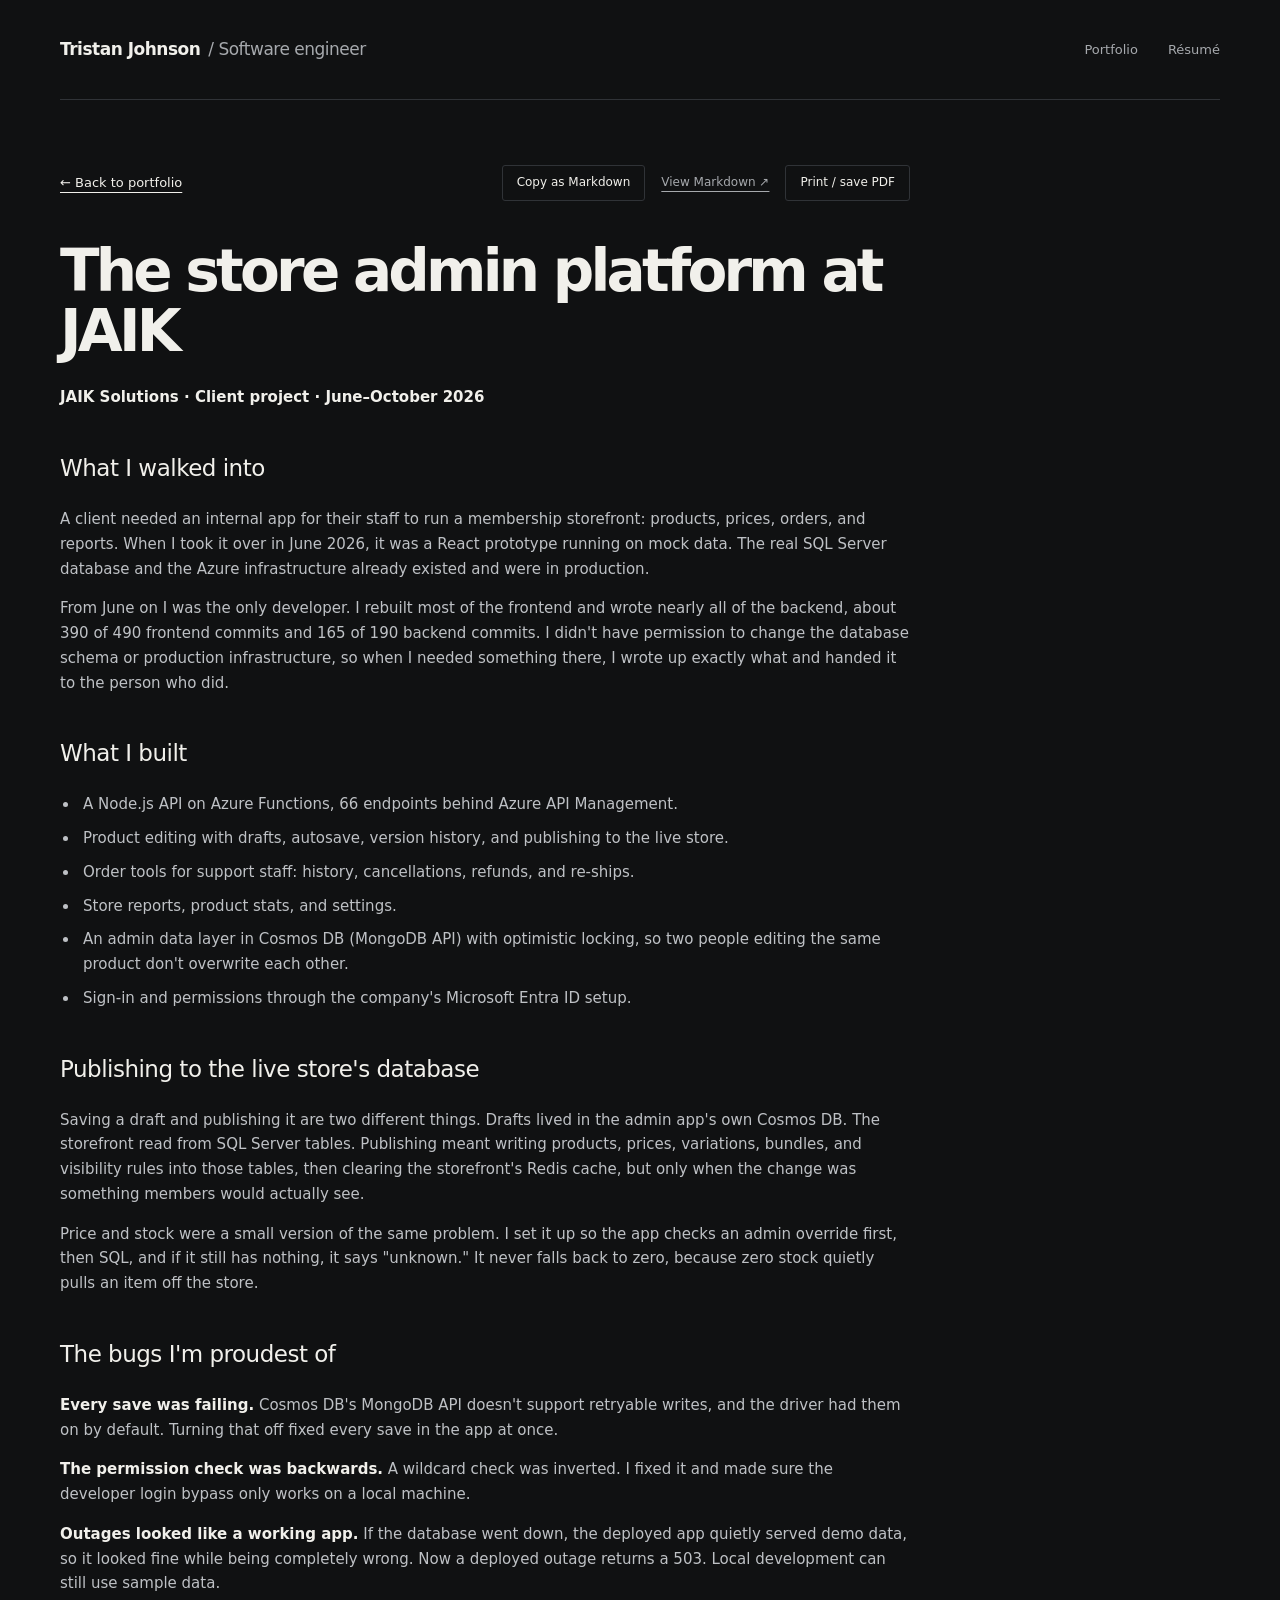
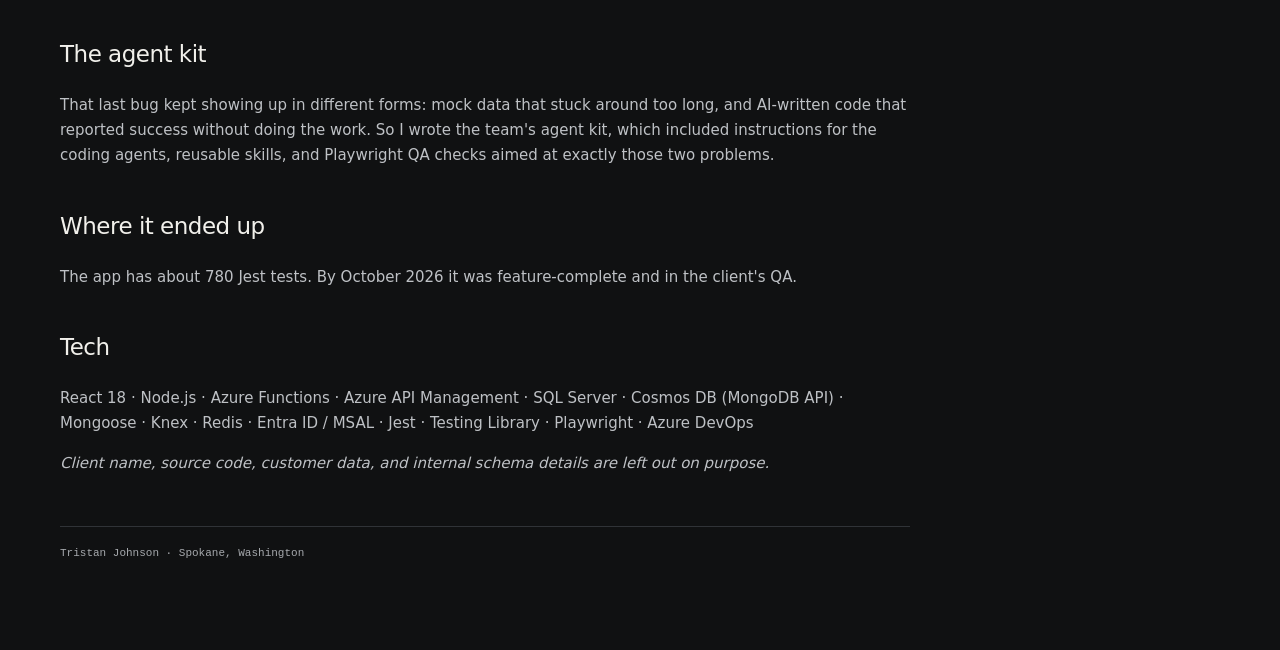
==== commit 5c2159fc: "Describe the store database as existing instead of owned by others Co-Authored-By: Claude Opus 5.5 <" ====
--- a/case-study.html
+++ b/case-study.html
@@ -3,7 +3,7 @@
 <body><a class="skip" href="#main">Skip to content</a><div class="wrap"><header class="nav"><a class="brand" href="index.html">Tristan Johnson<span>/ Software engineer</span></a><nav class="nav-links" aria-label="Main navigation"><a href="index.html#work">Portfolio</a><a href="resume.html">Résumé</a></nav></header><main class="doc" id="main"><div class="doc-bar"><a href="index.html">← Back to portfolio</a><div class="copy-tools"><button class="print-button" type="button" data-copy-markdown>Copy as Markdown</button><a href="case-study.md">View Markdown ↗</a><button class="print-button" type="button" onclick="window.print()">Print / save PDF</button></div></div><h1 id="the-store-admin-platform-at-jaik">The store admin platform at JAIK</h1>
 <p><strong>JAIK Solutions · Client project · June–October 2026</strong></p>
 <h2 id="what-i-walked-into">What I walked into</h2>
-<p>A client needed an internal app for their staff to run a membership storefront: products, prices, orders, and reports. When I took it over in June 2026, it was a React prototype running on mock data. The real SQL Server database and the Azure infrastructure already existed, and other people owned them.</p>
+<p>A client needed an internal app for their staff to run a membership storefront: products, prices, orders, and reports. When I took it over in June 2026, it was a React prototype running on mock data. The real SQL Server database and the Azure infrastructure already existed and were in production.</p>
 <p>From June on I was the only developer. I rebuilt most of the frontend and wrote nearly all of the backend, about 390 of 490 frontend commits and 165 of 190 backend commits. I didn&#x27;t have permission to change the database schema or production infrastructure, so when I needed something there, I wrote up exactly what and handed it to the person who did.</p>
 <h2 id="what-i-built">What I built</h2>
 <ul>
@@ -14,7 +14,7 @@
 <li>An admin data layer in Cosmos DB (MongoDB API) with optimistic locking, so two people editing the same product don&#x27;t overwrite each other.</li>
 <li>Sign-in and permissions through the company&#x27;s Microsoft Entra ID setup.</li>
 </ul>
-<h2 id="publishing-to-a-database-i-didnt-own">Publishing to a database I didn&#x27;t own</h2>
+<h2 id="publishing-to-the-live-stores-database">Publishing to the live store&#x27;s database</h2>
 <p>Saving a draft and publishing it are two different things. Drafts lived in the admin app&#x27;s own Cosmos DB. The storefront read from SQL Server tables. Publishing meant writing products, prices, variations, bundles, and visibility rules into those tables, then clearing the storefront&#x27;s Redis cache, but only when the change was something members would actually see.</p>
 <p>Price and stock were a small version of the same problem. I set it up so the app checks an admin override first, then SQL, and if it still has nothing, it says &quot;unknown.&quot; It never falls back to zero, because zero stock quietly pulls an item off the store.</p>
 <h2 id="the-bugs-im-proudest-of">The bugs I&#x27;m proudest of</h2>
@@ -27,4 +27,4 @@
 <p>The app has about 780 Jest tests. By October 2026 it was feature-complete and in the client&#x27;s QA.</p>
 <h2 id="tech">Tech</h2>
 <p>React 18 · Node.js · Azure Functions · Azure API Management · SQL Server · Cosmos DB (MongoDB API) · Mongoose · Knex · Redis · Entra ID / MSAL · Jest · Testing Library · Playwright · Azure DevOps</p>
-<p><em>Client name, source code, customer data, and internal schema details are left out on purpose.</em></p><footer class="doc-footer">Tristan Johnson · Spokane, Washington</footer></main></div><script id="markdown-source" type="application/json">"# The store admin platform at JAIK\n\n**JAIK Solutions \u00b7 Client project \u00b7 June\u2013October 2026**\n\n## What I walked into\n\nA client needed an internal app for their staff to run a membership storefront: products, prices, orders, and reports. When I took it over in June 2026, it was a React prototype running on mock data. The real SQL Server database and the Azure infrastructure already existed, and other people owned them.\n\nFrom June on I was the only developer. I rebuilt most of the frontend and wrote nearly all of the backend, about 390 of 490 frontend commits and 165 of 190 backend commits. I didn't have permission to change the database schema or production infrastructure, so when I needed something there, I wrote up exactly what and handed it to the person who did.\n\n## What I built\n\n- A Node.js API on Azure Functions, 66 endpoints behind Azure API Management.\n- Product editing with drafts, autosave, version history, and publishing to the live store.\n- Order tools for support staff: history, cancellations, refunds, and re-ships.\n- Store reports, product stats, and settings.\n- An admin data layer in Cosmos DB (MongoDB API) with optimistic locking, so two people editing the same product don't overwrite each other.\n- Sign-in and permissions through the company's Microsoft Entra ID setup.\n\n## Publishing to a database I didn't own\n\nSaving a draft and publishing it are two different things. Drafts lived in the admin app's own Cosmos DB. The storefront read from SQL Server tables. Publishing meant writing products, prices, variations, bundles, and visibility rules into those tables, then clearing the storefront's Redis cache, but only when the change was something members would actually see.\n\nPrice and stock were a small version of the same problem. I set it up so the app checks an admin override first, then SQL, and if it still has nothing, it says \"unknown.\" It never falls back to zero, because zero stock quietly pulls an item off the store.\n\n## The bugs I'm proudest of\n\n**Every save was failing.** Cosmos DB's MongoDB API doesn't support retryable writes, and the driver had them on by default. Turning that off fixed every save in the app at once.\n\n**The permission check was backwards.** A wildcard check was inverted. I fixed it and made sure the developer login bypass only works on a local machine.\n\n**Outages looked like a working app.** If the database went down, the deployed app quietly served demo data, so it looked fine while being completely wrong. Now a deployed outage returns a 503. Local development can still use sample data.\n\n## The agent kit\n\nThat last bug kept showing up in different forms: mock data that stuck around too long, and AI-written code that reported success without doing the work. So I wrote the team's agent kit, which included instructions for the coding agents, reusable skills, and Playwright QA checks aimed at exactly those two problems.\n\n## Where it ended up\n\nThe app has about 780 Jest tests. By October 2026 it was feature-complete and in the client's QA.\n\n## Tech\n\nReact 18 \u00b7 Node.js \u00b7 Azure Functions \u00b7 Azure API Management \u00b7 SQL Server \u00b7 Cosmos DB (MongoDB API) \u00b7 Mongoose \u00b7 Knex \u00b7 Redis \u00b7 Entra ID / MSAL \u00b7 Jest \u00b7 Testing Library \u00b7 Playwright \u00b7 Azure DevOps\n\n*Client name, source code, customer data, and internal schema details are left out on purpose.*\n"</script><script src="assets/copy-markdown.js?v=fa5943f77bb5" defer></script></body></html>+<p><em>Client name, source code, customer data, and internal schema details are left out on purpose.</em></p><footer class="doc-footer">Tristan Johnson · Spokane, Washington</footer></main></div><script id="markdown-source" type="application/json">"# The store admin platform at JAIK\n\n**JAIK Solutions \u00b7 Client project \u00b7 June\u2013October 2026**\n\n## What I walked into\n\nA client needed an internal app for their staff to run a membership storefront: products, prices, orders, and reports. When I took it over in June 2026, it was a React prototype running on mock data. The real SQL Server database and the Azure infrastructure already existed and were in production.\n\nFrom June on I was the only developer. I rebuilt most of the frontend and wrote nearly all of the backend, about 390 of 490 frontend commits and 165 of 190 backend commits. I didn't have permission to change the database schema or production infrastructure, so when I needed something there, I wrote up exactly what and handed it to the person who did.\n\n## What I built\n\n- A Node.js API on Azure Functions, 66 endpoints behind Azure API Management.\n- Product editing with drafts, autosave, version history, and publishing to the live store.\n- Order tools for support staff: history, cancellations, refunds, and re-ships.\n- Store reports, product stats, and settings.\n- An admin data layer in Cosmos DB (MongoDB API) with optimistic locking, so two people editing the same product don't overwrite each other.\n- Sign-in and permissions through the company's Microsoft Entra ID setup.\n\n## Publishing to the live store's database\n\nSaving a draft and publishing it are two different things. Drafts lived in the admin app's own Cosmos DB. The storefront read from SQL Server tables. Publishing meant writing products, prices, variations, bundles, and visibility rules into those tables, then clearing the storefront's Redis cache, but only when the change was something members would actually see.\n\nPrice and stock were a small version of the same problem. I set it up so the app checks an admin override first, then SQL, and if it still has nothing, it says \"unknown.\" It never falls back to zero, because zero stock quietly pulls an item off the store.\n\n## The bugs I'm proudest of\n\n**Every save was failing.** Cosmos DB's MongoDB API doesn't support retryable writes, and the driver had them on by default. Turning that off fixed every save in the app at once.\n\n**The permission check was backwards.** A wildcard check was inverted. I fixed it and made sure the developer login bypass only works on a local machine.\n\n**Outages looked like a working app.** If the database went down, the deployed app quietly served demo data, so it looked fine while being completely wrong. Now a deployed outage returns a 503. Local development can still use sample data.\n\n## The agent kit\n\nThat last bug kept showing up in different forms: mock data that stuck around too long, and AI-written code that reported success without doing the work. So I wrote the team's agent kit, which included instructions for the coding agents, reusable skills, and Playwright QA checks aimed at exactly those two problems.\n\n## Where it ended up\n\nThe app has about 780 Jest tests. By October 2026 it was feature-complete and in the client's QA.\n\n## Tech\n\nReact 18 \u00b7 Node.js \u00b7 Azure Functions \u00b7 Azure API Management \u00b7 SQL Server \u00b7 Cosmos DB (MongoDB API) \u00b7 Mongoose \u00b7 Knex \u00b7 Redis \u00b7 Entra ID / MSAL \u00b7 Jest \u00b7 Testing Library \u00b7 Playwright \u00b7 Azure DevOps\n\n*Client name, source code, customer data, and internal schema details are left out on purpose.*\n"</script><script src="assets/copy-markdown.js?v=fa5943f77bb5" defer></script></body></html>
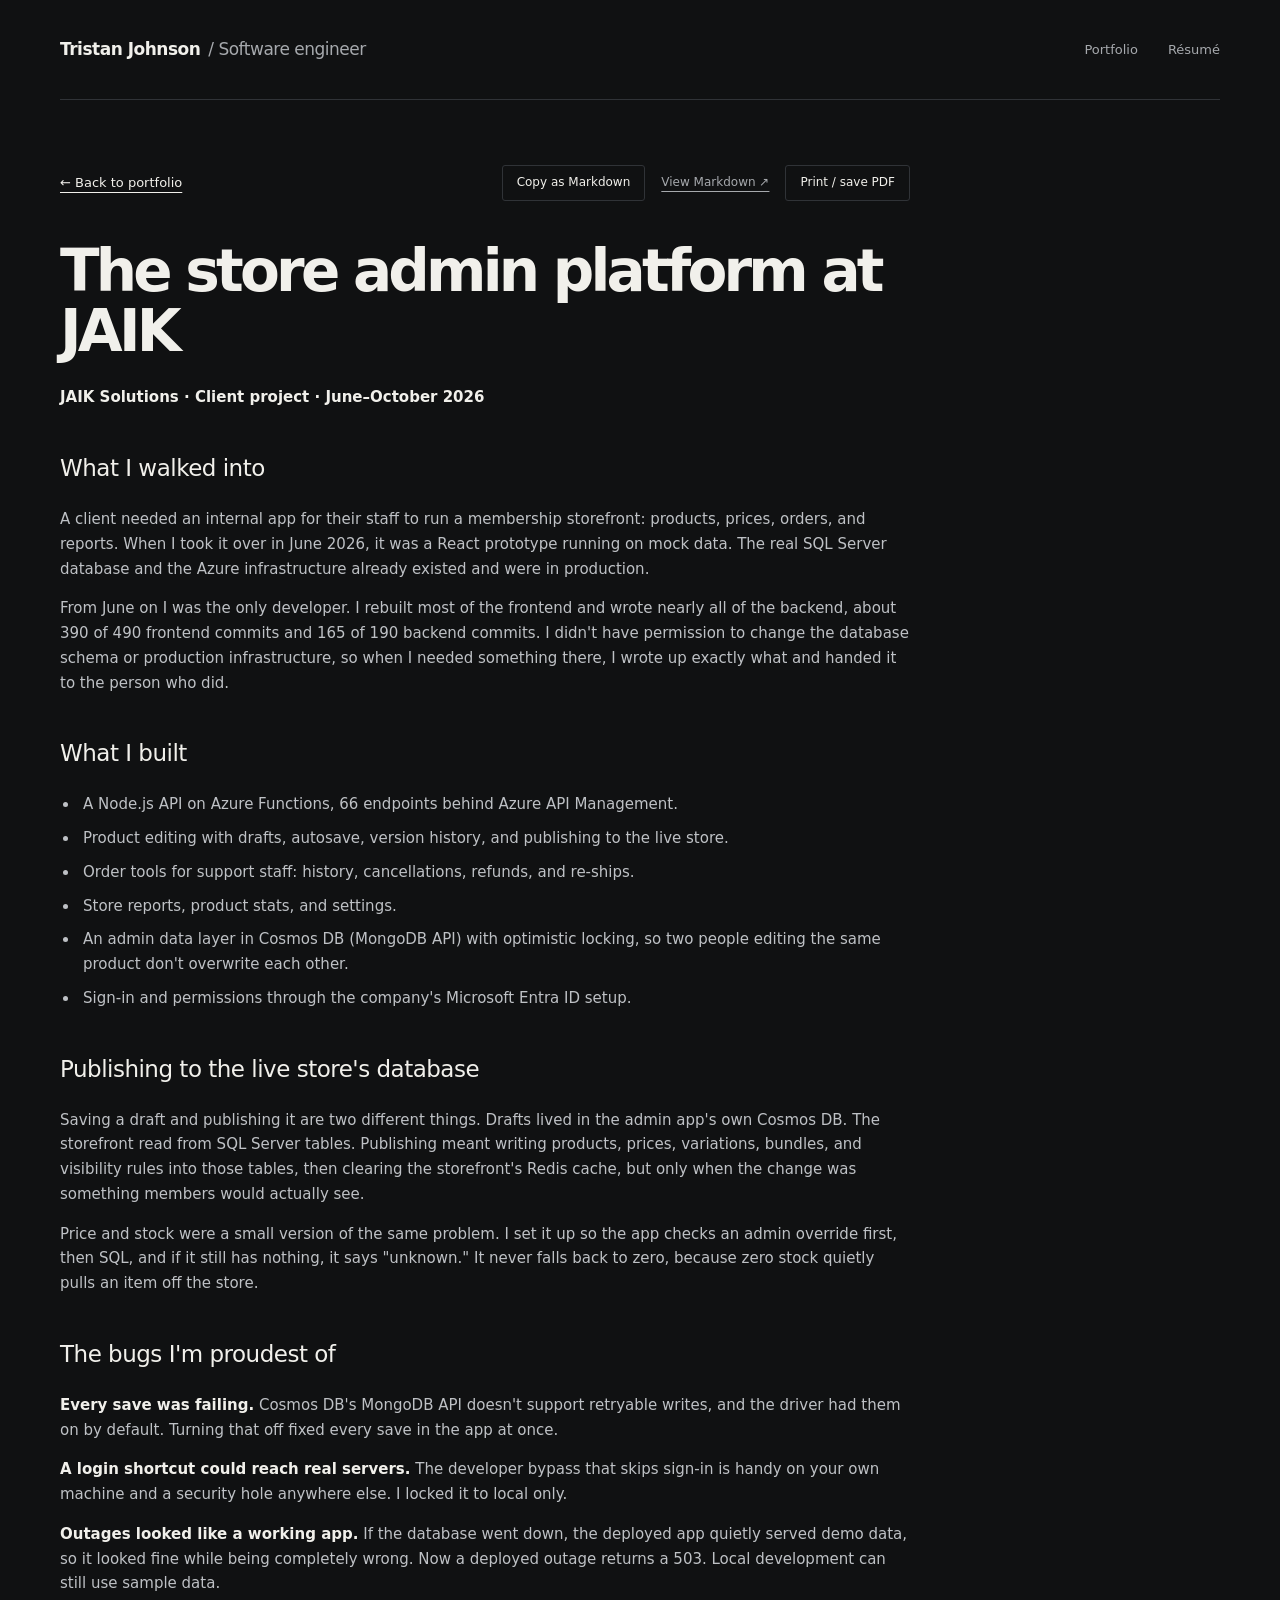
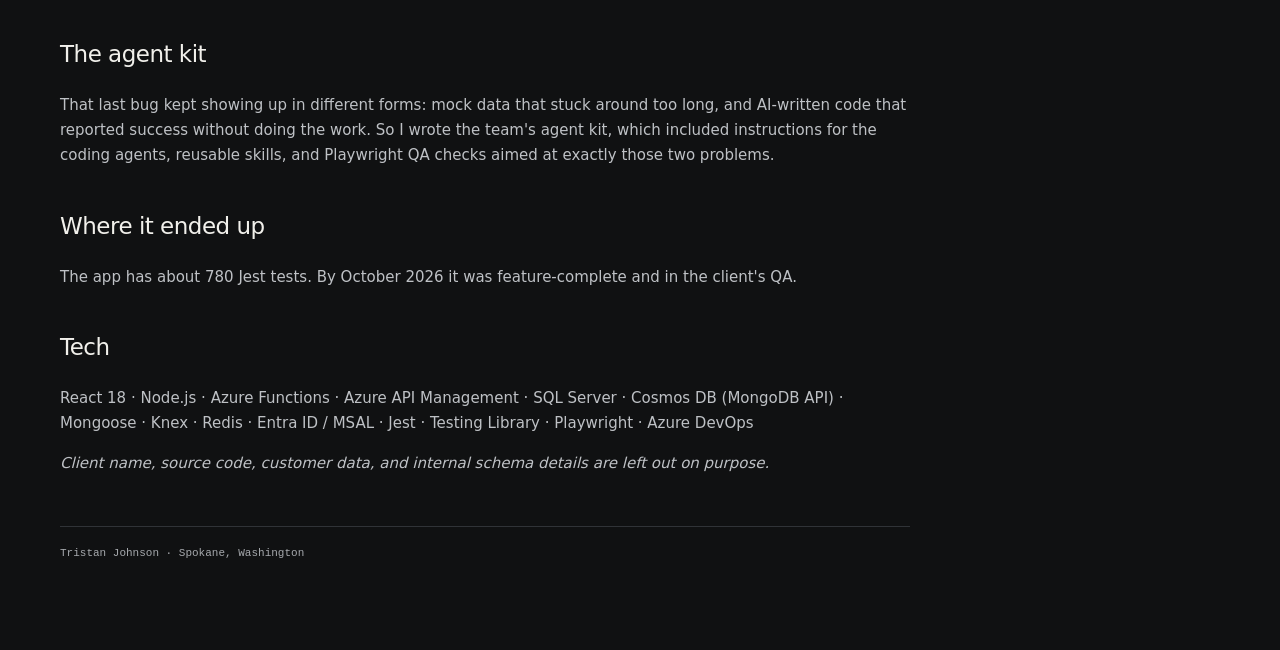
==== commit f89752ba: "Drop the wildcard permission claim from the résumé and case study Co-Authored-By: Claude Opus 5.5 <n" ====
--- a/case-study.html
+++ b/case-study.html
@@ -19,7 +19,7 @@
 <p>Price and stock were a small version of the same problem. I set it up so the app checks an admin override first, then SQL, and if it still has nothing, it says &quot;unknown.&quot; It never falls back to zero, because zero stock quietly pulls an item off the store.</p>
 <h2 id="the-bugs-im-proudest-of">The bugs I&#x27;m proudest of</h2>
 <p><strong>Every save was failing.</strong> Cosmos DB&#x27;s MongoDB API doesn&#x27;t support retryable writes, and the driver had them on by default. Turning that off fixed every save in the app at once.</p>
-<p><strong>The permission check was backwards.</strong> A wildcard check was inverted. I fixed it and made sure the developer login bypass only works on a local machine.</p>
+<p><strong>A login shortcut could reach real servers.</strong> The developer bypass that skips sign-in is handy on your own machine and a security hole anywhere else. I locked it to local only.</p>
 <p><strong>Outages looked like a working app.</strong> If the database went down, the deployed app quietly served demo data, so it looked fine while being completely wrong. Now a deployed outage returns a 503. Local development can still use sample data.</p>
 <h2 id="the-agent-kit">The agent kit</h2>
 <p>That last bug kept showing up in different forms: mock data that stuck around too long, and AI-written code that reported success without doing the work. So I wrote the team&#x27;s agent kit, which included instructions for the coding agents, reusable skills, and Playwright QA checks aimed at exactly those two problems.</p>
@@ -27,4 +27,4 @@
 <p>The app has about 780 Jest tests. By October 2026 it was feature-complete and in the client&#x27;s QA.</p>
 <h2 id="tech">Tech</h2>
 <p>React 18 · Node.js · Azure Functions · Azure API Management · SQL Server · Cosmos DB (MongoDB API) · Mongoose · Knex · Redis · Entra ID / MSAL · Jest · Testing Library · Playwright · Azure DevOps</p>
-<p><em>Client name, source code, customer data, and internal schema details are left out on purpose.</em></p><footer class="doc-footer">Tristan Johnson · Spokane, Washington</footer></main></div><script id="markdown-source" type="application/json">"# The store admin platform at JAIK\n\n**JAIK Solutions \u00b7 Client project \u00b7 June\u2013October 2026**\n\n## What I walked into\n\nA client needed an internal app for their staff to run a membership storefront: products, prices, orders, and reports. When I took it over in June 2026, it was a React prototype running on mock data. The real SQL Server database and the Azure infrastructure already existed and were in production.\n\nFrom June on I was the only developer. I rebuilt most of the frontend and wrote nearly all of the backend, about 390 of 490 frontend commits and 165 of 190 backend commits. I didn't have permission to change the database schema or production infrastructure, so when I needed something there, I wrote up exactly what and handed it to the person who did.\n\n## What I built\n\n- A Node.js API on Azure Functions, 66 endpoints behind Azure API Management.\n- Product editing with drafts, autosave, version history, and publishing to the live store.\n- Order tools for support staff: history, cancellations, refunds, and re-ships.\n- Store reports, product stats, and settings.\n- An admin data layer in Cosmos DB (MongoDB API) with optimistic locking, so two people editing the same product don't overwrite each other.\n- Sign-in and permissions through the company's Microsoft Entra ID setup.\n\n## Publishing to the live store's database\n\nSaving a draft and publishing it are two different things. Drafts lived in the admin app's own Cosmos DB. The storefront read from SQL Server tables. Publishing meant writing products, prices, variations, bundles, and visibility rules into those tables, then clearing the storefront's Redis cache, but only when the change was something members would actually see.\n\nPrice and stock were a small version of the same problem. I set it up so the app checks an admin override first, then SQL, and if it still has nothing, it says \"unknown.\" It never falls back to zero, because zero stock quietly pulls an item off the store.\n\n## The bugs I'm proudest of\n\n**Every save was failing.** Cosmos DB's MongoDB API doesn't support retryable writes, and the driver had them on by default. Turning that off fixed every save in the app at once.\n\n**The permission check was backwards.** A wildcard check was inverted. I fixed it and made sure the developer login bypass only works on a local machine.\n\n**Outages looked like a working app.** If the database went down, the deployed app quietly served demo data, so it looked fine while being completely wrong. Now a deployed outage returns a 503. Local development can still use sample data.\n\n## The agent kit\n\nThat last bug kept showing up in different forms: mock data that stuck around too long, and AI-written code that reported success without doing the work. So I wrote the team's agent kit, which included instructions for the coding agents, reusable skills, and Playwright QA checks aimed at exactly those two problems.\n\n## Where it ended up\n\nThe app has about 780 Jest tests. By October 2026 it was feature-complete and in the client's QA.\n\n## Tech\n\nReact 18 \u00b7 Node.js \u00b7 Azure Functions \u00b7 Azure API Management \u00b7 SQL Server \u00b7 Cosmos DB (MongoDB API) \u00b7 Mongoose \u00b7 Knex \u00b7 Redis \u00b7 Entra ID / MSAL \u00b7 Jest \u00b7 Testing Library \u00b7 Playwright \u00b7 Azure DevOps\n\n*Client name, source code, customer data, and internal schema details are left out on purpose.*\n"</script><script src="assets/copy-markdown.js?v=fa5943f77bb5" defer></script></body></html>+<p><em>Client name, source code, customer data, and internal schema details are left out on purpose.</em></p><footer class="doc-footer">Tristan Johnson · Spokane, Washington</footer></main></div><script id="markdown-source" type="application/json">"# The store admin platform at JAIK\n\n**JAIK Solutions \u00b7 Client project \u00b7 June\u2013October 2026**\n\n## What I walked into\n\nA client needed an internal app for their staff to run a membership storefront: products, prices, orders, and reports. When I took it over in June 2026, it was a React prototype running on mock data. The real SQL Server database and the Azure infrastructure already existed and were in production.\n\nFrom June on I was the only developer. I rebuilt most of the frontend and wrote nearly all of the backend, about 390 of 490 frontend commits and 165 of 190 backend commits. I didn't have permission to change the database schema or production infrastructure, so when I needed something there, I wrote up exactly what and handed it to the person who did.\n\n## What I built\n\n- A Node.js API on Azure Functions, 66 endpoints behind Azure API Management.\n- Product editing with drafts, autosave, version history, and publishing to the live store.\n- Order tools for support staff: history, cancellations, refunds, and re-ships.\n- Store reports, product stats, and settings.\n- An admin data layer in Cosmos DB (MongoDB API) with optimistic locking, so two people editing the same product don't overwrite each other.\n- Sign-in and permissions through the company's Microsoft Entra ID setup.\n\n## Publishing to the live store's database\n\nSaving a draft and publishing it are two different things. Drafts lived in the admin app's own Cosmos DB. The storefront read from SQL Server tables. Publishing meant writing products, prices, variations, bundles, and visibility rules into those tables, then clearing the storefront's Redis cache, but only when the change was something members would actually see.\n\nPrice and stock were a small version of the same problem. I set it up so the app checks an admin override first, then SQL, and if it still has nothing, it says \"unknown.\" It never falls back to zero, because zero stock quietly pulls an item off the store.\n\n## The bugs I'm proudest of\n\n**Every save was failing.** Cosmos DB's MongoDB API doesn't support retryable writes, and the driver had them on by default. Turning that off fixed every save in the app at once.\n\n**A login shortcut could reach real servers.** The developer bypass that skips sign-in is handy on your own machine and a security hole anywhere else. I locked it to local only.\n\n**Outages looked like a working app.** If the database went down, the deployed app quietly served demo data, so it looked fine while being completely wrong. Now a deployed outage returns a 503. Local development can still use sample data.\n\n## The agent kit\n\nThat last bug kept showing up in different forms: mock data that stuck around too long, and AI-written code that reported success without doing the work. So I wrote the team's agent kit, which included instructions for the coding agents, reusable skills, and Playwright QA checks aimed at exactly those two problems.\n\n## Where it ended up\n\nThe app has about 780 Jest tests. By October 2026 it was feature-complete and in the client's QA.\n\n## Tech\n\nReact 18 \u00b7 Node.js \u00b7 Azure Functions \u00b7 Azure API Management \u00b7 SQL Server \u00b7 Cosmos DB (MongoDB API) \u00b7 Mongoose \u00b7 Knex \u00b7 Redis \u00b7 Entra ID / MSAL \u00b7 Jest \u00b7 Testing Library \u00b7 Playwright \u00b7 Azure DevOps\n\n*Client name, source code, customer data, and internal schema details are left out on purpose.*\n"</script><script src="assets/copy-markdown.js?v=fa5943f77bb5" defer></script></body></html>
